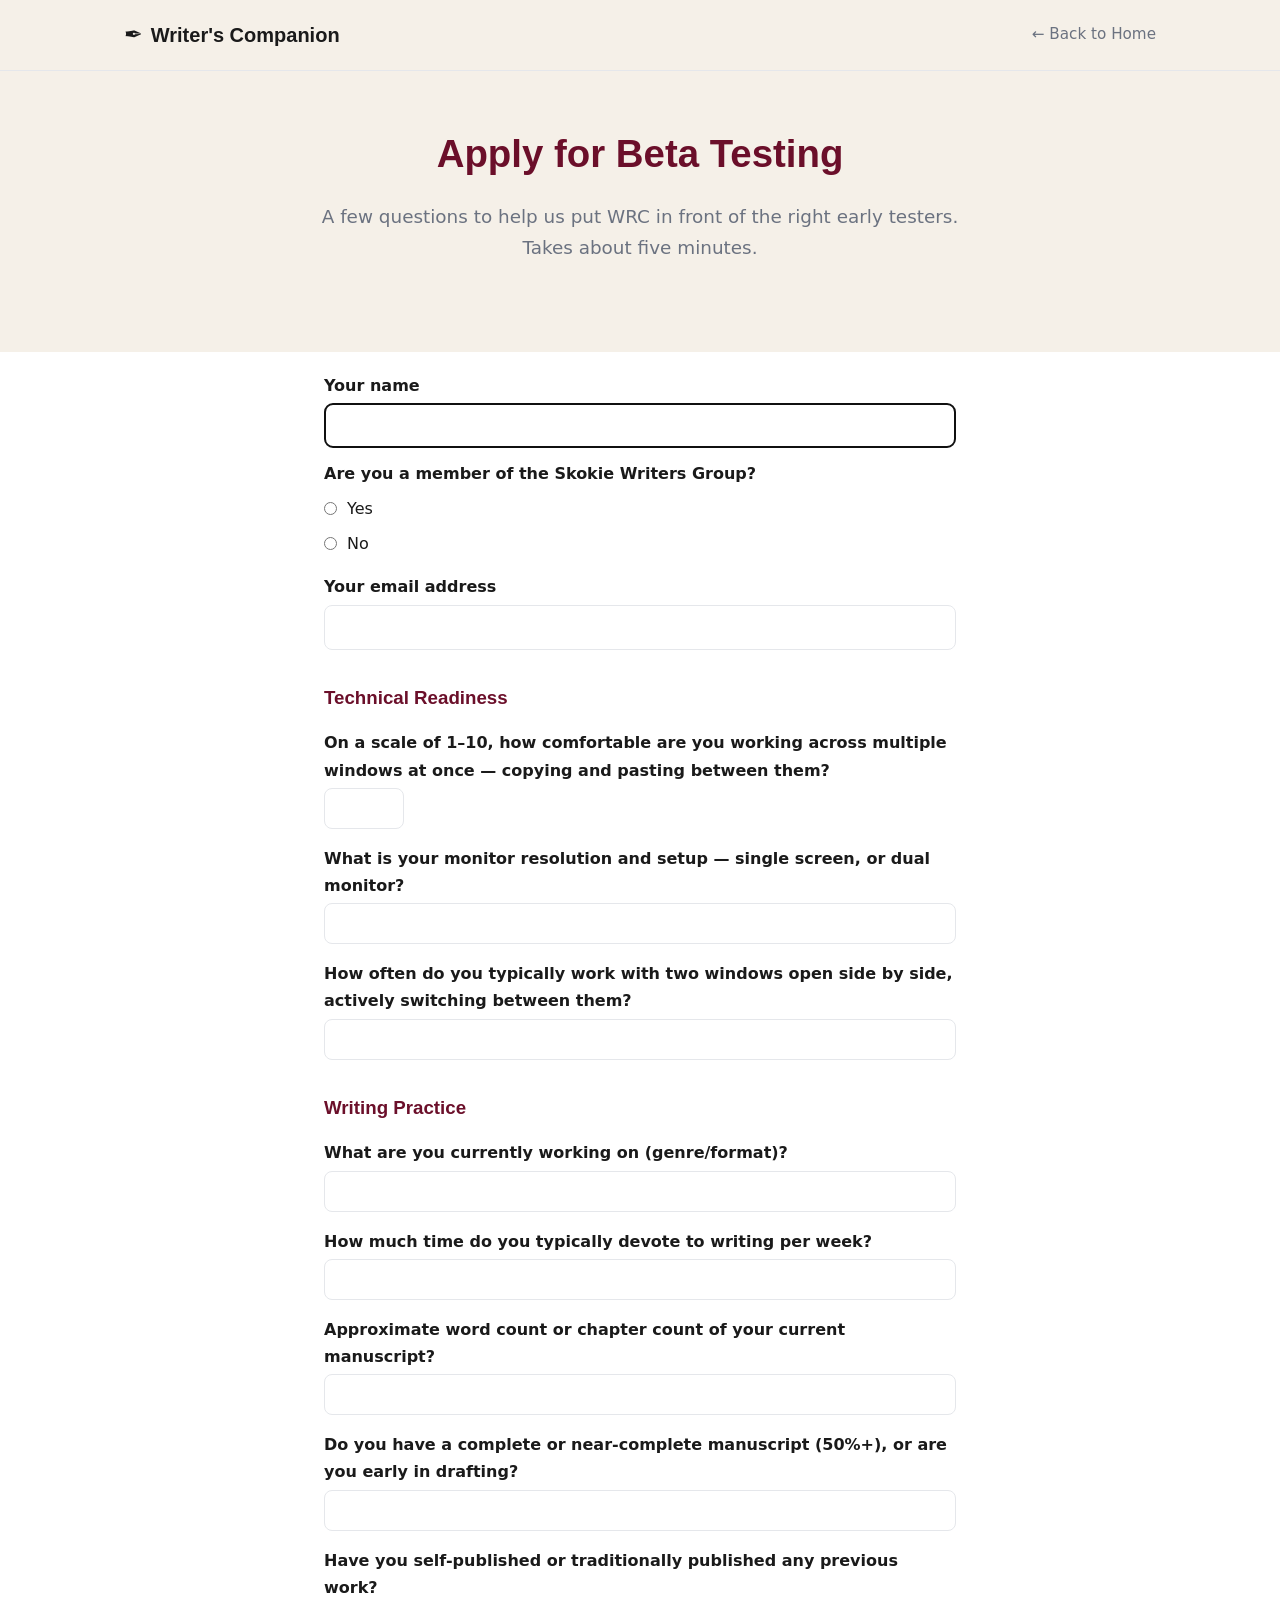
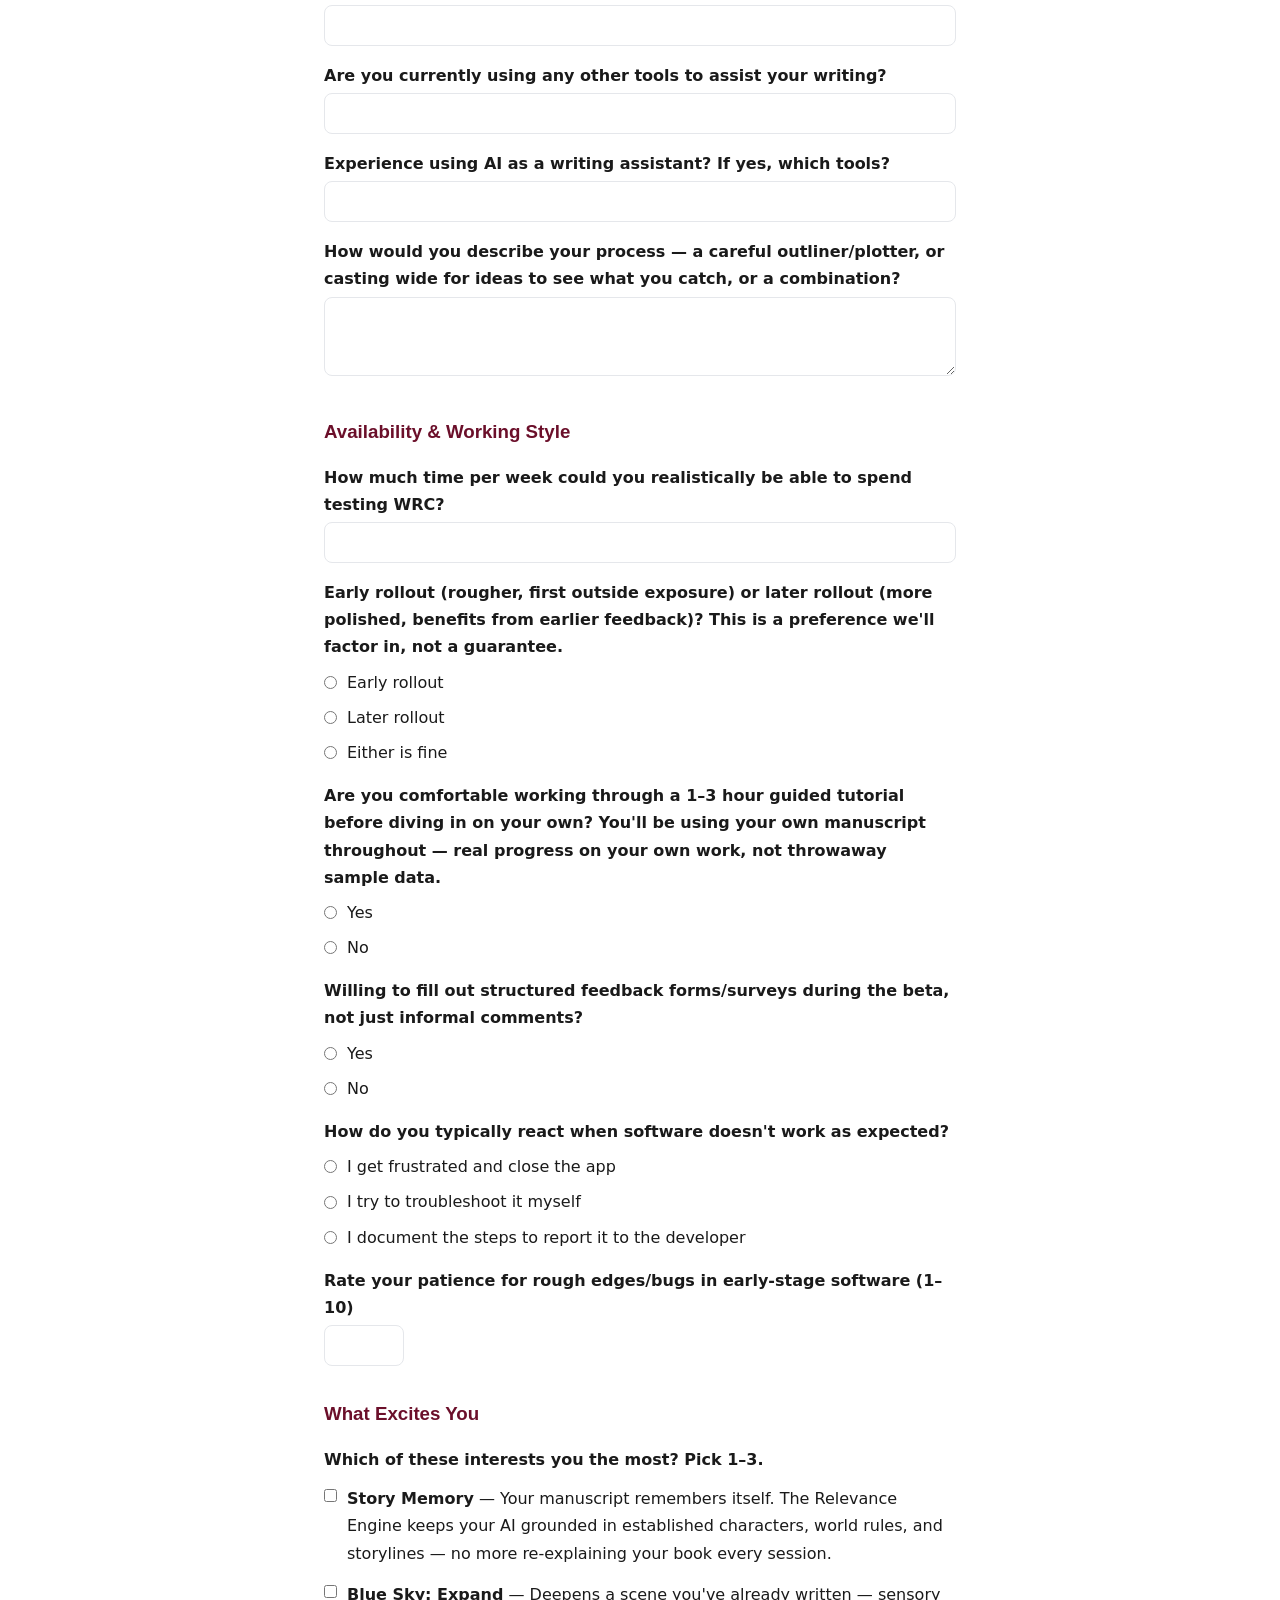
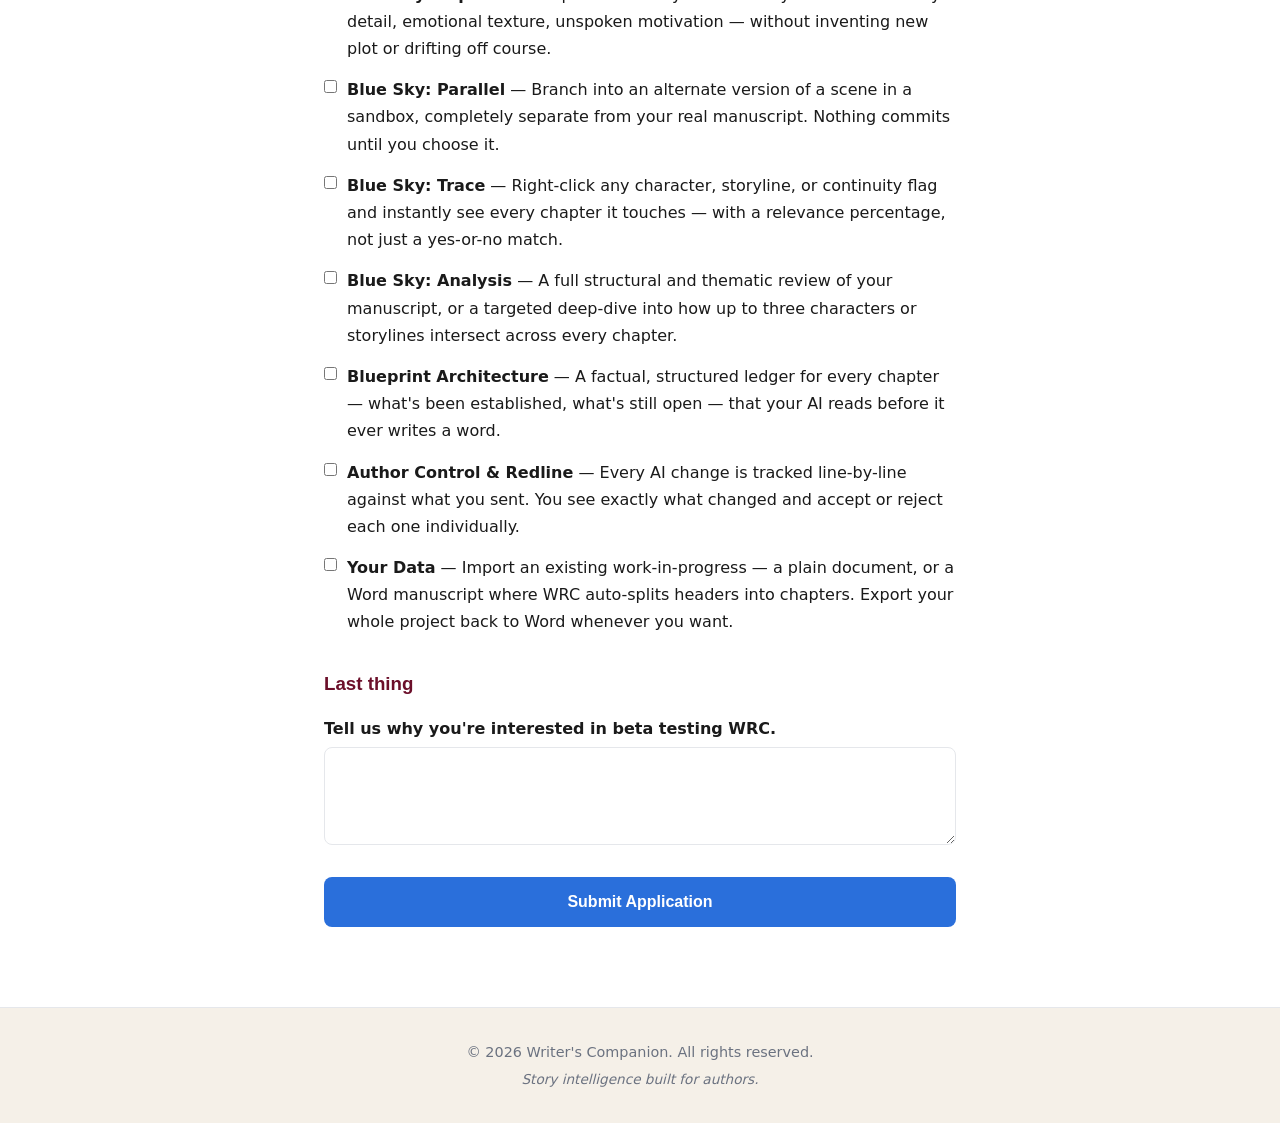
==== beta.html @ 91d401dd "Update form action URL for beta application" ====
<!DOCTYPE html>
<html lang="en">
<head>
  <meta charset="UTF-8">
  <meta name="viewport" content="width=device-width, initial-scale=1.0">
  <title>Apply for Beta Testing — Writer's Companion</title>
  <meta name="description" content="Apply to beta test Writer's Companion (WRC).">
  <link rel="stylesheet" href="css/style.css">
  <link rel="icon" href="data:image/svg+xml,<svg xmlns='http://www.w3.org/2000/svg' viewBox='0 0 100 100'><text y='.9em' font-size='90'>✒️</text></svg>">
</head>

<body>

  <header class="site-header">
    <div class="container header-inner">
      <a href="/" class="logo" aria-label="Writer's Companion home">
        <span class="logo-icon">✒️</span>
        <span class="logo-text">Writer's Companion</span>
      </a>
      <a href="index.html" style="font-size: 0.95rem; color: var(--color-text-muted);">← Back to Home</a>
    </div>
  </header>

  <section class="hero" style="padding: 60px 0 40px;">
    <div class="container">
      <h1 style="font-size: clamp(1.6rem, 4vw, 2.4rem);">Apply for Beta Testing</h1>
      <p class="hero-subtitle" style="max-width: 640px;">
        A few questions to help us put WRC in front of the right early testers. Takes about five minutes.
      </p>
    </div>
  </section>

  <section class="features" style="padding: 20px 0 80px;">
    <div class="container" style="max-width: 680px;">

      <form action="https://formspree.io/f/xvkoazvp" method="POST" autocomplete="off">

        <input type="hidden" name="_subject" value="WRC Beta Application">

        <!-- ============================================================
             ABOUT YOU
        ============================================================ -->
        <div style="margin-bottom: 12px;">
          <label style="display:block; font-weight:600; margin-bottom:4px;">Your name</label>
          <input type="text" name="applicant_name" required autofocus autocomplete="off" style="width:100%; padding:12px 14px; border:1px solid var(--color-border); border-radius:var(--radius); font-family:inherit; font-size:1rem;">
        </div>

        <div style="margin-bottom: 16px;">
          <p style="font-weight:600; margin-bottom:8px;">Are you a member of the Skokie Writers Group?</p>
          <div role="radiogroup" style="display:flex; flex-direction:column; gap:8px;">
            <label style="display:flex; gap:10px; align-items:center; cursor:pointer;">
              <input type="radio" name="skokie_member" value="yes" required autocomplete="off"> <span>Yes</span>
            </label>
            <label style="display:flex; gap:10px; align-items:center; cursor:pointer;">
              <input type="radio" name="skokie_member" value="no" autocomplete="off"> <span>No</span>
            </label>
          </div>
        </div>

        <div style="margin-bottom: 12px;">
          <label style="display:block; font-weight:600; margin-bottom:4px;">Your email address</label>
          <input type="email" name="email" required style="width:100%; padding:12px 14px; border:1px solid var(--color-border); border-radius:var(--radius); font-family:inherit; font-size:1rem;">
        </div>

        <!-- ============================================================
             TECHNICAL READINESS
        ============================================================ -->
        <h3 style="font-family: var(--font-display); color: var(--color-burgundy); margin: 32px 0 16px;">Technical Readiness</h3>

        <div style="margin-bottom: 16px;">
          <label style="display:block; font-weight:600; margin-bottom:4px;">On a scale of 1–10, how comfortable are you working across multiple windows at once — copying and pasting between them?</label>
          <input type="number" name="multiwindow_comfort" min="1" max="10" required autocomplete="off" style="width:80px; padding:10px; border:1px solid var(--color-border); border-radius:var(--radius); font-family:inherit; font-size:1rem;">
        </div>

        <div style="margin-bottom: 16px;">
          <label style="display:block; font-weight:600; margin-bottom:4px;">What is your monitor resolution and setup — single screen, or dual monitor?</label>
          <input type="text" name="monitor_setup" required autocomplete="off" style="width:100%; padding:10px 12px; border:1px solid var(--color-border); border-radius:var(--radius); font-family:inherit; font-size:1rem;">
        </div>

        <div style="margin-bottom: 16px;">
          <label style="display:block; font-weight:600; margin-bottom:4px;">How often do you typically work with two windows open side by side, actively switching between them?</label>
          <input type="text" name="multiwindow_frequency" required autocomplete="off" style="width:100%; padding:10px 12px; border:1px solid var(--color-border); border-radius:var(--radius); font-family:inherit; font-size:1rem;">
        </div>

        <!-- ============================================================
             WRITING PRACTICE
        ============================================================ -->
        <h3 style="font-family: var(--font-display); color: var(--color-burgundy); margin: 32px 0 16px;">Writing Practice</h3>

        <div style="margin-bottom: 16px;">
          <label style="display:block; font-weight:600; margin-bottom:4px;">What are you currently working on (genre/format)?</label>
          <input type="text" name="project_genre" required autocomplete="off" style="width:100%; padding:10px 12px; border:1px solid var(--color-border); border-radius:var(--radius); font-family:inherit; font-size:1rem;">
        </div>

        <div style="margin-bottom: 16px;">
          <label style="display:block; font-weight:600; margin-bottom:4px;">How much time do you typically devote to writing per week?</label>
          <input type="text" name="writing_time_weekly" required autocomplete="off" style="width:100%; padding:10px 12px; border:1px solid var(--color-border); border-radius:var(--radius); font-family:inherit; font-size:1rem;">
        </div>

        <div style="margin-bottom: 16px;">
          <label style="display:block; font-weight:600; margin-bottom:4px;">Approximate word count or chapter count of your current manuscript?</label>
          <input type="text" name="manuscript_size" required autocomplete="off" style="width:100%; padding:10px 12px; border:1px solid var(--color-border); border-radius:var(--radius); font-family:inherit; font-size:1rem;">
        </div>

        <div style="margin-bottom: 16px;">
          <label style="display:block; font-weight:600; margin-bottom:4px;">Do you have a complete or near-complete manuscript (50%+), or are you early in drafting?</label>
          <input type="text" name="manuscript_completeness" required autocomplete="off" style="width:100%; padding:10px 12px; border:1px solid var(--color-border); border-radius:var(--radius); font-family:inherit; font-size:1rem;">
        </div>

        <div style="margin-bottom: 16px;">
          <label style="display:block; font-weight:600; margin-bottom:4px;">Have you self-published or traditionally published any previous work?</label>
          <input type="text" name="publishing_history" autocomplete="off" style="width:100%; padding:10px 12px; border:1px solid var(--color-border); border-radius:var(--radius); font-family:inherit; font-size:1rem;">
        </div>

        <div style="margin-bottom: 16px;">
          <label style="display:block; font-weight:600; margin-bottom:4px;">Are you currently using any other tools to assist your writing?</label>
          <input type="text" name="writing_tools" autocomplete="off" style="width:100%; padding:10px 12px; border:1px solid var(--color-border); border-radius:var(--radius); font-family:inherit; font-size:1rem;">
        </div>

        <div style="margin-bottom: 16px;">
          <label style="display:block; font-weight:600; margin-bottom:4px;">Experience using AI as a writing assistant? If yes, which tools?</label>
          <input type="text" name="ai_experience" autocomplete="off" style="width:100%; padding:10px 12px; border:1px solid var(--color-border); border-radius:var(--radius); font-family:inherit; font-size:1rem;">
        </div>

        <div style="margin-bottom: 16px;">
          <label style="display:block; font-weight:600; margin-bottom:4px;">How would you describe your process — a careful outliner/plotter, or casting wide for ideas to see what you catch, or a combination?</label>
          <textarea name="writing_process" rows="3" autocomplete="off" style="width:100%; padding:10px 12px; border:1px solid var(--color-border); border-radius:var(--radius); font-family:inherit; font-size:1rem; resize:vertical;"></textarea>
        </div>

        <!-- ============================================================
             AVAILABILITY & WORKING STYLE
        ============================================================ -->
        <h3 style="font-family: var(--font-display); color: var(--color-burgundy); margin: 32px 0 16px;">Availability &amp; Working Style</h3>

        <div style="margin-bottom: 16px;">
          <label style="display:block; font-weight:600; margin-bottom:4px;">How much time per week could you realistically be able to spend testing WRC?</label>
          <input type="text" name="testing_time_weekly" required autocomplete="off" style="width:100%; padding:10px 12px; border:1px solid var(--color-border); border-radius:var(--radius); font-family:inherit; font-size:1rem;">
        </div>

        <div style="margin-bottom: 16px;">
          <p style="font-weight:600; margin-bottom:8px;">Early rollout (rougher, first outside exposure) or later rollout (more polished, benefits from earlier feedback)? This is a preference we'll factor in, not a guarantee.</p>
          <div role="radiogroup" style="display:flex; flex-direction:column; gap:8px;">
            <label style="display:flex; gap:10px; align-items:center; cursor:pointer;">
              <input type="radio" name="rollout_preference" value="early" required autocomplete="off"> <span>Early rollout</span>
            </label>
            <label style="display:flex; gap:10px; align-items:center; cursor:pointer;">
              <input type="radio" name="rollout_preference" value="later" autocomplete="off"> <span>Later rollout</span>
            </label>
            <label style="display:flex; gap:10px; align-items:center; cursor:pointer;">
              <input type="radio" name="rollout_preference" value="either" autocomplete="off"> <span>Either is fine</span>
            </label>
          </div>
        </div>

        <div style="margin-bottom: 16px;">
          <p style="font-weight:600; margin-bottom:8px;">Are you comfortable working through a 1–3 hour guided tutorial before diving in on your own? You'll be using your own manuscript throughout — real progress on your own work, not throwaway sample data.</p>
          <div role="radiogroup" style="display:flex; flex-direction:column; gap:8px;">
            <label style="display:flex; gap:10px; align-items:center; cursor:pointer;">
              <input type="radio" name="tutorial_comfort" value="yes" required autocomplete="off"> <span>Yes</span>
            </label>
            <label style="display:flex; gap:10px; align-items:center; cursor:pointer;">
              <input type="radio" name="tutorial_comfort" value="no" autocomplete="off"> <span>No</span>
            </label>
          </div>
        </div>

        <div style="margin-bottom: 16px;">
          <p style="font-weight:600; margin-bottom:8px;">Willing to fill out structured feedback forms/surveys during the beta, not just informal comments?</p>
          <div role="radiogroup" style="display:flex; flex-direction:column; gap:8px;">
            <label style="display:flex; gap:10px; align-items:center; cursor:pointer;">
              <input type="radio" name="feedback_willingness" value="yes" required autocomplete="off"> <span>Yes</span>
            </label>
            <label style="display:flex; gap:10px; align-items:center; cursor:pointer;">
              <input type="radio" name="feedback_willingness" value="no" autocomplete="off"> <span>No</span>
            </label>
          </div>
        </div>

        <div style="margin-bottom: 16px;">
          <p style="font-weight:600; margin-bottom:8px;">How do you typically react when software doesn't work as expected?</p>
          <div role="radiogroup" style="display:flex; flex-direction:column; gap:8px;">
            <label style="display:flex; gap:10px; align-items:center; cursor:pointer;">
              <input type="radio" name="bug_reaction" value="frustrated" required autocomplete="off"> <span>I get frustrated and close the app</span>
            </label>
            <label style="display:flex; gap:10px; align-items:center; cursor:pointer;">
              <input type="radio" name="bug_reaction" value="troubleshoot" autocomplete="off"> <span>I try to troubleshoot it myself</span>
            </label>
            <label style="display:flex; gap:10px; align-items:center; cursor:pointer;">
              <input type="radio" name="bug_reaction" value="document" autocomplete="off"> <span>I document the steps to report it to the developer</span>
            </label>
          </div>
        </div>

        <div style="margin-bottom: 16px;">
          <label style="display:block; font-weight:600; margin-bottom:4px;">Rate your patience for rough edges/bugs in early-stage software (1–10)</label>
          <input type="number" name="patience_scale" min="1" max="10" required autocomplete="off" style="width:80px; padding:10px; border:1px solid var(--color-border); border-radius:var(--radius); font-family:inherit; font-size:1rem;">
        </div>

        <!-- ============================================================
             WHAT EXCITES YOU
        ============================================================ -->
        <h3 style="font-family: var(--font-display); color: var(--color-burgundy); margin: 32px 0 16px;">What Excites You</h3>

        <div style="margin-bottom: 24px;">
          <p style="font-weight:600; margin-bottom:12px;">Which of these interests you the most? Pick 1–3.</p>
          <div style="display:flex; flex-direction:column; gap:14px;">
            <label style="display:flex; gap:10px; align-items:flex-start; cursor:pointer;">
              <input type="checkbox" name="feat_story_memory" value="yes" autocomplete="off" style="margin-top:4px;">
              <span><strong>Story Memory</strong> — Your manuscript remembers itself. The Relevance Engine keeps your AI grounded in established characters, world rules, and storylines — no more re-explaining your book every session.</span>
            </label>
            <label style="display:flex; gap:10px; align-items:flex-start; cursor:pointer;">
              <input type="checkbox" name="feat_expand" value="yes" autocomplete="off" style="margin-top:4px;">
              <span><strong>Blue Sky: Expand</strong> — Deepens a scene you've already written — sensory detail, emotional texture, unspoken motivation — without inventing new plot or drifting off course.</span>
            </label>
            <label style="display:flex; gap:10px; align-items:flex-start; cursor:pointer;">
              <input type="checkbox" name="feat_parallel" value="yes" autocomplete="off" style="margin-top:4px;">
              <span><strong>Blue Sky: Parallel</strong> — Branch into an alternate version of a scene in a sandbox, completely separate from your real manuscript. Nothing commits until you choose it.</span>
            </label>
            <label style="display:flex; gap:10px; align-items:flex-start; cursor:pointer;">
              <input type="checkbox" name="feat_trace" value="yes" autocomplete="off" style="margin-top:4px;">
              <span><strong>Blue Sky: Trace</strong> — Right-click any character, storyline, or continuity flag and instantly see every chapter it touches — with a relevance percentage, not just a yes-or-no match.</span>
            </label>
            <label style="display:flex; gap:10px; align-items:flex-start; cursor:pointer;">
              <input type="checkbox" name="feat_analysis" value="yes" autocomplete="off" style="margin-top:4px;">
              <span><strong>Blue Sky: Analysis</strong> — A full structural and thematic review of your manuscript, or a targeted deep-dive into how up to three characters or storylines intersect across every chapter.</span>
            </label>
            <label style="display:flex; gap:10px; align-items:flex-start; cursor:pointer;">
              <input type="checkbox" name="feat_blueprint" value="yes" autocomplete="off" style="margin-top:4px;">
              <span><strong>Blueprint Architecture</strong> — A factual, structured ledger for every chapter — what's been established, what's still open — that your AI reads before it ever writes a word.</span>
            </label>
            <label style="display:flex; gap:10px; align-items:flex-start; cursor:pointer;">
              <input type="checkbox" name="feat_author_control" value="yes" autocomplete="off" style="margin-top:4px;">
              <span><strong>Author Control &amp; Redline</strong> — Every AI change is tracked line-by-line against what you sent. You see exactly what changed and accept or reject each one individually.</span>
            </label>
            <label style="display:flex; gap:10px; align-items:flex-start; cursor:pointer;">
              <input type="checkbox" name="feat_your_data" value="yes" autocomplete="off" style="margin-top:4px;">
              <span><strong>Your Data</strong> — Import an existing work-in-progress — a plain document, or a Word manuscript where WRC auto-splits headers into chapters. Export your whole project back to Word whenever you want.</span>
            </label>
          </div>
        </div>

        <!-- ============================================================
             THE CLOSER
        ============================================================ -->
        <h3 style="font-family: var(--font-display); color: var(--color-burgundy); margin: 32px 0 16px;">Last thing</h3>
        <div style="margin-bottom: 24px;">
          <label style="display:block; font-weight:600; margin-bottom:4px;">Tell us why you're interested in beta testing WRC.</label>
          <textarea name="interest_reason" rows="4" required autocomplete="off" style="width:100%; padding:10px 12px; border:1px solid var(--color-border); border-radius:var(--radius); font-family:inherit; font-size:1rem; resize:vertical;"></textarea>
        </div>

        <button type="submit" class="btn btn-primary" style="width:100%;">Submit Application</button>

      </form>

    </div>
  </section>

  <footer class="site-footer">
    <div class="container footer-inner">
      <p class="copyright">&copy; 2026 Writer's Companion. All rights reserved.</p>
      <p class="tagline">Story intelligence built for authors.</p>
    </div>
  </footer>

</body>
</html>
---- css/style.css ----
/* ============================================================
   Writer's Companion — Base Stylesheet
   Design tokens + mobile-first layout
   ============================================================ */

:root {
  --color-bg:          #F5F0E8;
  --color-bg-card:     #FFFFFF;
  --color-bg-dark:     #1A1A2E;
  --color-text:        #1A1A1A;
  --color-text-muted:  #6B7280;
  --color-text-light:  #D1D5DB;
  --color-accent:      #2A6FDB;
  --color-accent-hover:#1E56B0;
  --color-highlight:   #DCEBFF;
  --color-border:      #E5E7EB;
  --color-burgundy:    #6B0F2A;
  --font-display:      'Arial', 'Segoe UI', system-ui, -apple-system, sans-serif;
  --font-body:         'Segoe UI', system-ui, -apple-system, sans-serif;
  --max-width:         1080px;
  --radius:            8px;
  --shadow-card:       0 2px 8px rgba(0,0,0,0.06);
}

*, *::before, *::after { box-sizing: border-box; margin: 0; padding: 0; }
html { scroll-behavior: smooth; }

body {
  font-family: var(--font-body);
  color: var(--color-text);
  background: var(--color-bg);
  line-height: 1.7;
  -webkit-font-smoothing: antialiased;
}

img { max-width: 100%; display: block; }
a   { color: var(--color-accent); text-decoration: none; }
a:hover { color: var(--color-accent-hover); }

.container {
  width: 100%;
  max-width: var(--max-width);
  margin: 0 auto;
  padding: 0 24px;
}

/* ============================================================
   HEADER
============================================================ */
.site-header {
  position: sticky;
  top: 0;
  z-index: 100;
  background: rgba(245,240,232,0.95);
  backdrop-filter: blur(8px);
  border-bottom: 1px solid var(--color-border);
  padding: 16px 0;
}

.header-inner {
  display: flex;
  align-items: center;
  justify-content: space-between;
}

.logo {
  display: flex;
  align-items: center;
  gap: 8px;
  font-family: var(--font-display);
  font-size: 1.25rem;
  font-weight: 700;
  color: var(--color-text);
}
.logo:hover { color: var(--color-accent); }
.logo-icon  { font-size: 1.4rem; }

.main-nav { display: flex; gap: 28px; }
.main-nav a {
  font-size: 0.95rem;
  color: var(--color-text-muted);
  transition: color 0.2s;
}
.main-nav a:hover { color: var(--color-accent); }

/* ============================================================
   HERO
============================================================ */
.hero {
  padding: 80px 0 60px;
  text-align: center;
}

.hero h1 {
  font-family: var(--font-display);
  font-size: clamp(2rem, 5vw, 3.2rem);
  color: var(--color-burgundy); 
  line-height: 1.2;
  margin-bottom: 24px;
}

.hero-subtitle {
  font-size: 1.15rem;
  color: var(--color-text-muted);
  max-width: 620px;
  margin: 0 auto 48px;
}

/* ============================================================
   PAIN BLOCK
============================================================ */
.pain-block {
  background: var(--color-highlight);
  border-left: 4px solid var(--color-accent);
  border-radius: 0 var(--radius) var(--radius) 0;
  padding: 48px 40px;
  margin: 0 auto 48px;
  max-width: 720px;
  text-align: left;
}

.pain-heading {
  font-family: var(--font-display);
  font-size: 1.6rem;
  color: var(--color-text);
  margin-bottom: 28px;
}

.pain-list {
  list-style: none;
  display: flex;
  flex-direction: column;
  gap: 16px;
  margin-bottom: 28px;
}

.pain-list li {
  border-left: 3px solid var(--color-accent);
  padding: 12px 18px;
  background: rgba(255,255,255,0.6);
  border-radius: 0 var(--radius) var(--radius) 0;
}

.pain-quote {
  font-size: 1rem;
  color: var(--color-text-muted);
  font-style: italic;
  line-height: 1.6;
}

.pain-close {
  font-size: 1.05rem;
  font-weight: 600;
  color: var(--color-accent);
}

/* ============================================================
   BUTTONS
============================================================ */
.hero-actions {
  display: flex;
  gap: 16px;
  justify-content: center;
  flex-wrap: wrap;
  margin-bottom: 48px;
}

.btn {
  display: inline-block;
  padding: 14px 32px;
  border-radius: var(--radius);
  font-size: 1rem;
  font-weight: 600;
  transition: all 0.2s;
  cursor: pointer;
  border: 2px solid transparent;
  text-decoration: none;
}

.btn-primary {
  background: var(--color-accent);
  color: #fff;
}
.btn-primary:hover {
  background: var(--color-accent-hover);
  color: #fff;
}

.btn-secondary {
  background: transparent;
  color: var(--color-accent);
  border-color: var(--color-accent);
}
.btn-secondary:hover {
  background: var(--color-highlight);
  color: var(--color-accent-hover);
}

/* ============================================================
   SURVEY SECTION
============================================================ */
.survey-section {
  padding: 60px 0;
  background: var(--color-bg);
  text-align: center;
}

.survey-block {
  max-width: 600px;
  margin: 0 auto;
  background: var(--color-bg-card);
  border: 1px solid var(--color-border);
  border-radius: var(--radius);
  padding: 32px 36px;
  text-align: left;
  box-shadow: var(--shadow-card);
}

.survey-heading {
  font-family: var(--font-display);
  font-size: 1.15rem;
  font-weight: 700;
  margin-bottom: 4px;
  color: var(--color-text);
}

.survey-sub {
  font-size: 0.9rem;
  color: var(--color-text-muted);
  margin-bottom: 20px;
}

.survey-options {
  display: flex;
  flex-direction: column;
  gap: 14px;
}

.survey-item {
  display: flex;
  flex-direction: column;
  gap: 4px;
  cursor: pointer;
}

.survey-item input[type="checkbox"] {
  display: none;
}

.survey-label {
  display: flex;
  align-items: center;
  gap: 10px;
  font-size: 0.98rem;
  color: var(--color-text);
  padding: 10px 14px;
  border: 1px solid var(--color-border);
  border-radius: var(--radius);
  transition: all 0.2s;
  cursor: pointer;
}

.survey-label::before {
  content: '☐';
  font-size: 1.1rem;
  flex-shrink: 0;
  color: var(--color-text-muted);
  transition: all 0.2s;
}

.survey-item input:checked + .survey-label {
  background: var(--color-highlight);
  border-color: var(--color-accent);
  color: var(--color-accent);
}

.survey-item input:checked + .survey-label::before {
  content: '☑';
  color: var(--color-accent);
}

.survey-response {
  font-size: 0.88rem;
  font-style: italic;
  color: var(--color-accent);
  padding-left: 14px;
  max-height: 0;
  overflow: hidden;
  opacity: 0;
  transition: max-height 0.3s ease, opacity 0.3s ease;
}

.survey-response.visible {
  max-height: 40px;
  opacity: 1;
}

/* ============================================================
   FEATURES
============================================================ */
.features {
  padding: 80px 0;
  background: var(--color-bg-card);
}

.features h2 {
  font-family: var(--font-display);
  font-size: 2rem;
  color: var(--color-burgundy);
  text-align: center;
  margin-bottom: 48px;
}

.features-philosophy {
  max-width: 780px;
  margin: 0 auto 48px auto;
  font-size: 1.05rem;
  line-height: 1.8;
  color: var(--color-text-muted);
  text-align: center;
}

.features-philosophy strong {
  display: block;
  font-size: 1.1rem;
  color: var(--color-text);
  margin-top: 8px;
}

.features-grid {
  display: grid;
  grid-template-columns: repeat(auto-fit, minmax(280px, 1fr));
  gap: 28px;
}

.feature-card {
  background: var(--color-bg);
  border: 1px solid var(--color-border);
  border-radius: var(--radius);
  padding: 32px 24px;
  transition: box-shadow 0.2s, border-color 0.2s;
}
.feature-card:hover {
  border-color: var(--color-accent);
  box-shadow: var(--shadow-card);
}

.feature-icon { font-size: 2rem; margin-bottom: 16px; }

.feature-card h3 {
  font-family: var(--font-display);
  font-size: 1.15rem;
  margin-bottom: 8px;
}

.feature-card p {
  font-size: 0.95rem;
  color: var(--color-text-muted);
  line-height: 1.6;
}

/* ============================================================
   BETA TESTERS
============================================================ */
.beta {
  padding: 80px 0;
  background: var(--color-bg-dark);
  color: var(--color-text-light);
  text-align: center;
}

.beta-inner {
  max-width: 700px;
  margin: 0 auto;
}

.beta-badge {
  display: inline-block;
  background: var(--color-accent);
  color: #fff;
  font-size: 0.8rem;
  font-weight: 700;
  letter-spacing: 0.08em;
  text-transform: uppercase;
  padding: 4px 14px;
  border-radius: 40px;
  margin-bottom: 20px;
}

.beta h2 {
  font-family: var(--font-display);
  font-size: 2rem;
  color: #fff;
  margin-bottom: 20px;
}

.beta-lead {
  font-size: 1.05rem;
  color: var(--color-text-light);
  line-height: 1.8;
  margin-bottom: 40px;
}

.beta-perks {
  display: flex;
  flex-direction: column;
  gap: 20px;
  margin-bottom: 36px;
  text-align: left;
}

.beta-perk {
  display: flex;
  align-items: flex-start;
  gap: 16px;
  background: rgba(255,255,255,0.06);
  border: 1px solid rgba(255,255,255,0.1);
  border-radius: var(--radius);
  padding: 20px 24px;
}

.beta-perk-icon {
  font-size: 1.6rem;
  flex-shrink: 0;
  margin-top: 2px;
}

.beta-perk strong {
  display: block;
  font-size: 1rem;
  color: #fff;
  margin-bottom: 4px;
}

.beta-perk p {
  font-size: 0.93rem;
  color: var(--color-text-light);
  line-height: 1.6;
  margin: 0;
}

.beta-ask {
  font-size: 1rem;
  color: var(--color-text-light);
  font-style: italic;
  line-height: 1.7;
  margin-bottom: 32px;
  padding: 0 8px;
}

.beta .form-row {
  justify-content: center;
  margin: 0 auto 12px;
}

.beta .form-row input[type="email"] {
  background: rgba(255,255,255,0.1);
  border-color: rgba(255,255,255,0.2);
  color: #fff;
}

.beta .form-row input[type="email"]:focus {
  border-color: var(--color-accent);
  background: rgba(255,255,255,0.15);
}

.beta .form-row input[type="email"]::placeholder {
  color: rgba(255,255,255,0.45);
}

.beta-fine {
  font-size: 0.88rem;
  color: rgba(255,255,255,0.4);
  font-style: italic;
}

/* ============================================================
   ABOUT
============================================================ */
.about { padding: 80px 0; }

.about-content {
  max-width: 700px;
  margin: 0 auto;
  text-align: center;
}

.about h2 {
  font-family: var(--font-display);
  font-size: 2rem;
  text-align: center;
  color: var(--color-burgundy);
  margin-bottom: 32px;
}

.founder-quote {
  font-family: var(--font-display);
  font-size: 1.15rem;
  font-style: italic;
  color: var(--color-text-muted);
  line-height: 1.8;
  border-left: 4px solid var(--color-accent);
  padding: 20px 28px;
  background: var(--color-highlight);
  border-radius: 0 var(--radius) var(--radius) 0;
  text-align: left;
  margin-bottom: 16px;
}

.founder-attribution {
  font-size: 0.95rem;
  color: var(--color-text-muted);
  font-style: italic;
  text-align: right;
}

/* ============================================================
   CONTACT
============================================================ */
.contact {
  padding: 80px 0;
  background: var(--color-bg-card);
  text-align: center;
}

.contact h2 {
  font-family: var(--font-display);
  font-size: 2rem;
  color: var(--color-burgundy);  
  margin-bottom: 16px;
}

.contact > .container > p {
  font-size: 1.05rem;
  color: var(--color-text-muted);
  max-width: 560px;
  margin: 0 auto 32px;
}

.relevance-list {
  font-size: 1.05rem;
  color: var(--color-text-muted);
  max-width: 560px;
  margin: 0 auto 32px;
  text-align: left;
  padding-left: 20px;
}
.relevance-list li {
  margin-bottom: 10px;
}
.relevance-list li:last-child {
  margin-bottom: 0;
}

.form-row {
  display: flex;
  gap: 12px;
  justify-content: center;
  flex-wrap: wrap;
  margin: 32px auto;
  max-width: 560px;
}

.form-row input[type="email"] {
  flex: 1;
  min-width: 220px;
  padding: 14px 18px;
  font-size: 1rem;
  font-family: var(--font-body);
  border: 1px solid var(--color-border);
  border-radius: var(--radius);
  background: var(--color-bg);
  color: var(--color-text);
  outline: none;
  transition: border-color 0.2s, box-shadow 0.2s;
}

.form-row input[type="email"]:focus {
  border-color: var(--color-accent);
  box-shadow: 0 0 0 3px rgba(42,111,219,0.15);
}

.form-row input[type="email"]::placeholder {
  color: var(--color-text-muted);
}

.form-row .btn {
  white-space: nowrap;
}

.contact-fine {
  font-size: 0.9rem;
  color: var(--color-text-muted);
  font-style: italic;
  margin-top: 8px;
}

/* ============================================================
   FOOTER
============================================================ */
.site-footer {
  padding: 32px 0;
  border-top: 1px solid var(--color-border);
  text-align: center;
}

.footer-inner {
  display: flex;
  flex-direction: column;
  gap: 4px;
}

.copyright { font-size: 0.9rem; color: var(--color-text-muted); }
.tagline   { font-size: 0.85rem; color: var(--color-text-muted); font-style: italic; }

/* ============================================================
   RESPONSIVE
============================================================ */
@media (max-width: 640px) {
  .main-nav { gap: 16px; }
  .main-nav a { font-size: 0.85rem; }
  .hero { padding: 60px 0 40px; }
  .pain-block { padding: 32px 24px; }
  .survey-block { padding: 24px 20px; }
  .features, .about, .contact, .beta { padding: 56px 0; }
  .hero-actions { flex-direction: column; align-items: center; }
  .founder-quote { padding: 16px 20px; }
  .form-row { flex-direction: column; align-items: stretch; }
  .form-row input[type="email"] { min-width: unset; }
  .beta-perk { flex-direction: column; gap: 10px; }
}

/* ============================================================
   CINEMATIC VERSION — ADDITIONAL STYLES
   New classes only — nothing above this line is modified.
   Used exclusively by wrc-cinematic.html; the Classic page
   (wrc.html) does not reference any class below.
============================================================ */

.reveal {
  opacity: 1;
}
.reveal.js-ready {
  opacity: 0;
  transform: translateY(24px);
  transition: opacity 0.8s ease, transform 0.8s ease;
}
.reveal.visible {
  opacity: 1;
  transform: translateY(0);
}

@keyframes cinematicFadeIn {
  from { opacity: 0; transform: translateY(-12px); }
  to   { opacity: 1; transform: translateY(0); }
}
.cinematic-header {
  animation: cinematicFadeIn 1s ease;
}

.cinematic-hero {
  padding: 130px 0 100px;
}
.cinematic-hero h1 {
  position: relative;
  display: inline-block;
}
.cinematic-underline {
  display: block;
  width: 80px;
  height: 3px;
  background: var(--color-burgundy);
  margin: 24px auto 0;
}

.btn-secondary-burgundy {
  background: transparent;
  color: var(--color-burgundy);
  border: 2px solid var(--color-burgundy);
}
.btn-secondary-burgundy:hover {
  background: rgba(107, 15, 42, 0.08);
  color: var(--color-burgundy);
}

.cinematic-pain {
  display: grid;
  grid-template-columns: 180px 1fr;
  gap: 40px;
  align-items: center;
  max-width: 1000px;
  margin: 0 auto 48px;
  text-align: left;
}
.cinematic-pain-list li {
  list-style: none;
  border-left: 3px solid var(--color-burgundy);
  padding: 14px 20px;
  background: rgba(255,255,255,0.6);
  border-radius: 0 var(--radius) var(--radius) 0;
  margin-bottom: 16px;
  transition: box-shadow 0.2s;
}
.cinematic-pain-list li:hover {
  box-shadow: var(--shadow-card);
}

.cinematic-pillars {
  display: flex;
  flex-direction: column;
  gap: 56px;
  max-width: 800px;
  margin: 0 auto;
}
.cinematic-pillar {
  display: flex;
  align-items: center;
  gap: 32px;
}
.cinematic-pillar:nth-child(even) {
  flex-direction: row-reverse;
  text-align: right;
}
.cinematic-pillar-icon {
  font-size: 3rem;
  color: var(--color-burgundy);
  flex-shrink: 0;
}
.cinematic-pillar-accent {
  width: 48px;
  height: 3px;
  background: var(--color-burgundy);
  margin: 12px 0;
}
.cinematic-pillar:nth-child(even) .cinematic-pillar-accent {
  margin-left: auto;
}

.cinematic-catalyst-row {
  display: flex;
  gap: 28px;
  overflow-x: auto;
  padding-bottom: 12px;
  scroll-snap-type: x mandatory;
}
.cinematic-catalyst-row .feature-card {
  flex: 0 0 260px;
  scroll-snap-align: start;
  transition: transform 0.2s, box-shadow 0.2s;
}
.cinematic-catalyst-row .feature-card:hover {
  transform: translateY(-4px);
  box-shadow: var(--shadow-card);
}
@media (min-width: 720px) {
  .cinematic-catalyst-row {
    overflow-x: visible;
    justify-content: center;
    flex-wrap: wrap;
  }
  .cinematic-catalyst-row .feature-card {
    flex: 0 1 260px;
  }
}

.cinematic-closing {
  padding: 100px 0;
}

@media (max-width: 640px) {
  .cinematic-pillar,
  .cinematic-pillar:nth-child(even) {
    flex-direction: column;
    text-align: center;
  }
  .cinematic-pillar:nth-child(even) .cinematic-pillar-accent {
    margin: 12px auto;
  }
  .cinematic-pain {
    grid-template-columns: 1fr;
  }
}

/* ============================================================
   PILLAR MODALS
   Native <dialog> — Escape and the Close button work without any
   JS at all. js/modals.js only handles closing on backdrop click.
============================================================ */

.link-button {
  background: none;
  border: none;
  color: var(--color-accent);
  cursor: pointer;
  font-size: 0.95rem;
  padding: 0;
  font-family: inherit;
}
.link-button:hover {
  color: var(--color-accent-hover);
  text-decoration: underline;
}

.pillar-modal {
  position: fixed;
  top: 50%;
  left: 50%;
  transform: translate(-50%, -50%);
  max-width: 640px;
  width: 90%;
  max-height: 85vh;
  overflow-y: auto;
  border: none;
  border-radius: var(--radius);
  padding: 0;
  box-shadow: 0 12px 40px rgba(0,0,0,0.25);
}
.pillar-modal::backdrop {
  background: rgba(0,0,0,0.5);
}

.pillar-modal-inner {
  padding: 40px 36px 32px;
}

.pillar-modal-header {
  display: flex;
  align-items: center;
  gap: 16px;
  margin-bottom: 24px;
}
.pillar-modal-icon {
  font-size: 2.2rem;
  color: var(--color-burgundy);
}
.pillar-modal-title h3 {
  font-family: var(--font-display);
  font-size: 1.4rem;
  margin-bottom: 2px;
}
.pillar-modal-title span {
  font-size: 0.95rem;
  color: var(--color-text-muted);
  font-style: italic;
}

.pillar-modal-body p {
  color: var(--color-text-muted);
  line-height: 1.8;
  margin-bottom: 16px;
}
.pillar-modal-body p:last-of-type {
  margin-bottom: 0;
}

.pillar-modal-body ul {
  list-style: none;
  padding: 0;
  margin: 0 0 16px;
}
.pillar-modal-body ul li {
  position: relative;
  padding-left: 1.2em;
  margin-bottom: 8px;
  color: var(--color-text-muted);
  line-height: 1.8;
}
.pillar-modal-body ul li::before {
  content: "•";
  position: absolute;
  left: 0;
  color: var(--color-burgundy);
}
.pillar-modal-body ul li:last-child {
  margin-bottom: 0;
}

.pillar-modal-close-row {
  margin-top: 28px;
  padding-top: 20px;
  border-top: 1px solid var(--color-border);
  display: flex;
  justify-content: space-between;
  align-items: center;
}
.pillar-modal-hint {
  font-size: 0.88rem;
  color: var(--color-text-muted);
  font-style: italic;
}
.pillar-modal-close-btn {
  background: transparent;
  border: 1px solid var(--color-border);
  border-radius: var(--radius);
  padding: 8px 20px;
  cursor: pointer;
  font-size: 0.95rem;
  color: var(--color-text);
  font-family: inherit;
}
.pillar-modal-close-btn:hover {
  border-color: var(--color-accent);
  color: var(--color-accent);
}

@media (max-width: 640px) {
  .pillar-modal-inner {
    padding: 28px 22px 24px;
  }
}

body:has(dialog[open]) {
  overflow: hidden;
}

/* ============================================================
   REVIEW FLAGS — internal review markers only, not for public
   launch. Bright, unmissable styling so an open question can't
   be mistaken for finished copy while scanning the page.
============================================================ */
.review-flag {
  color: #D93025;
  font-weight: 700;
}
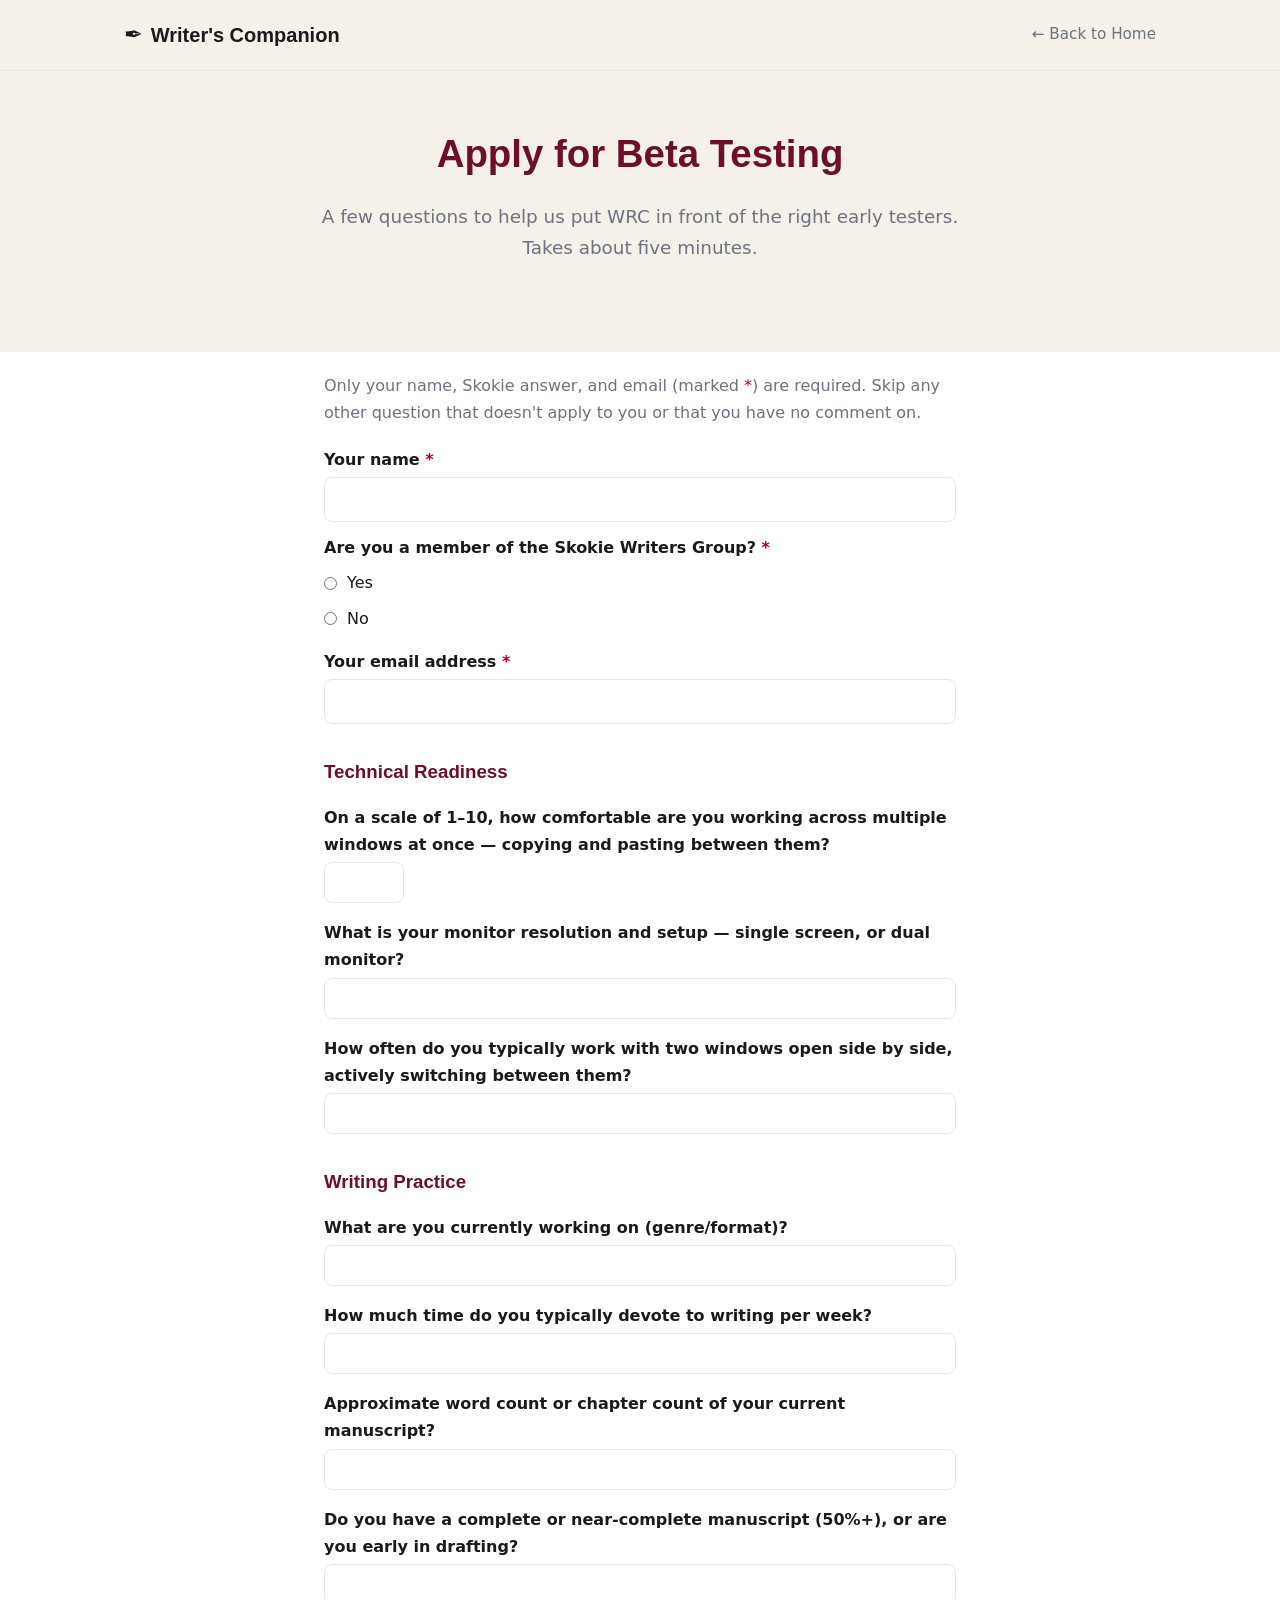
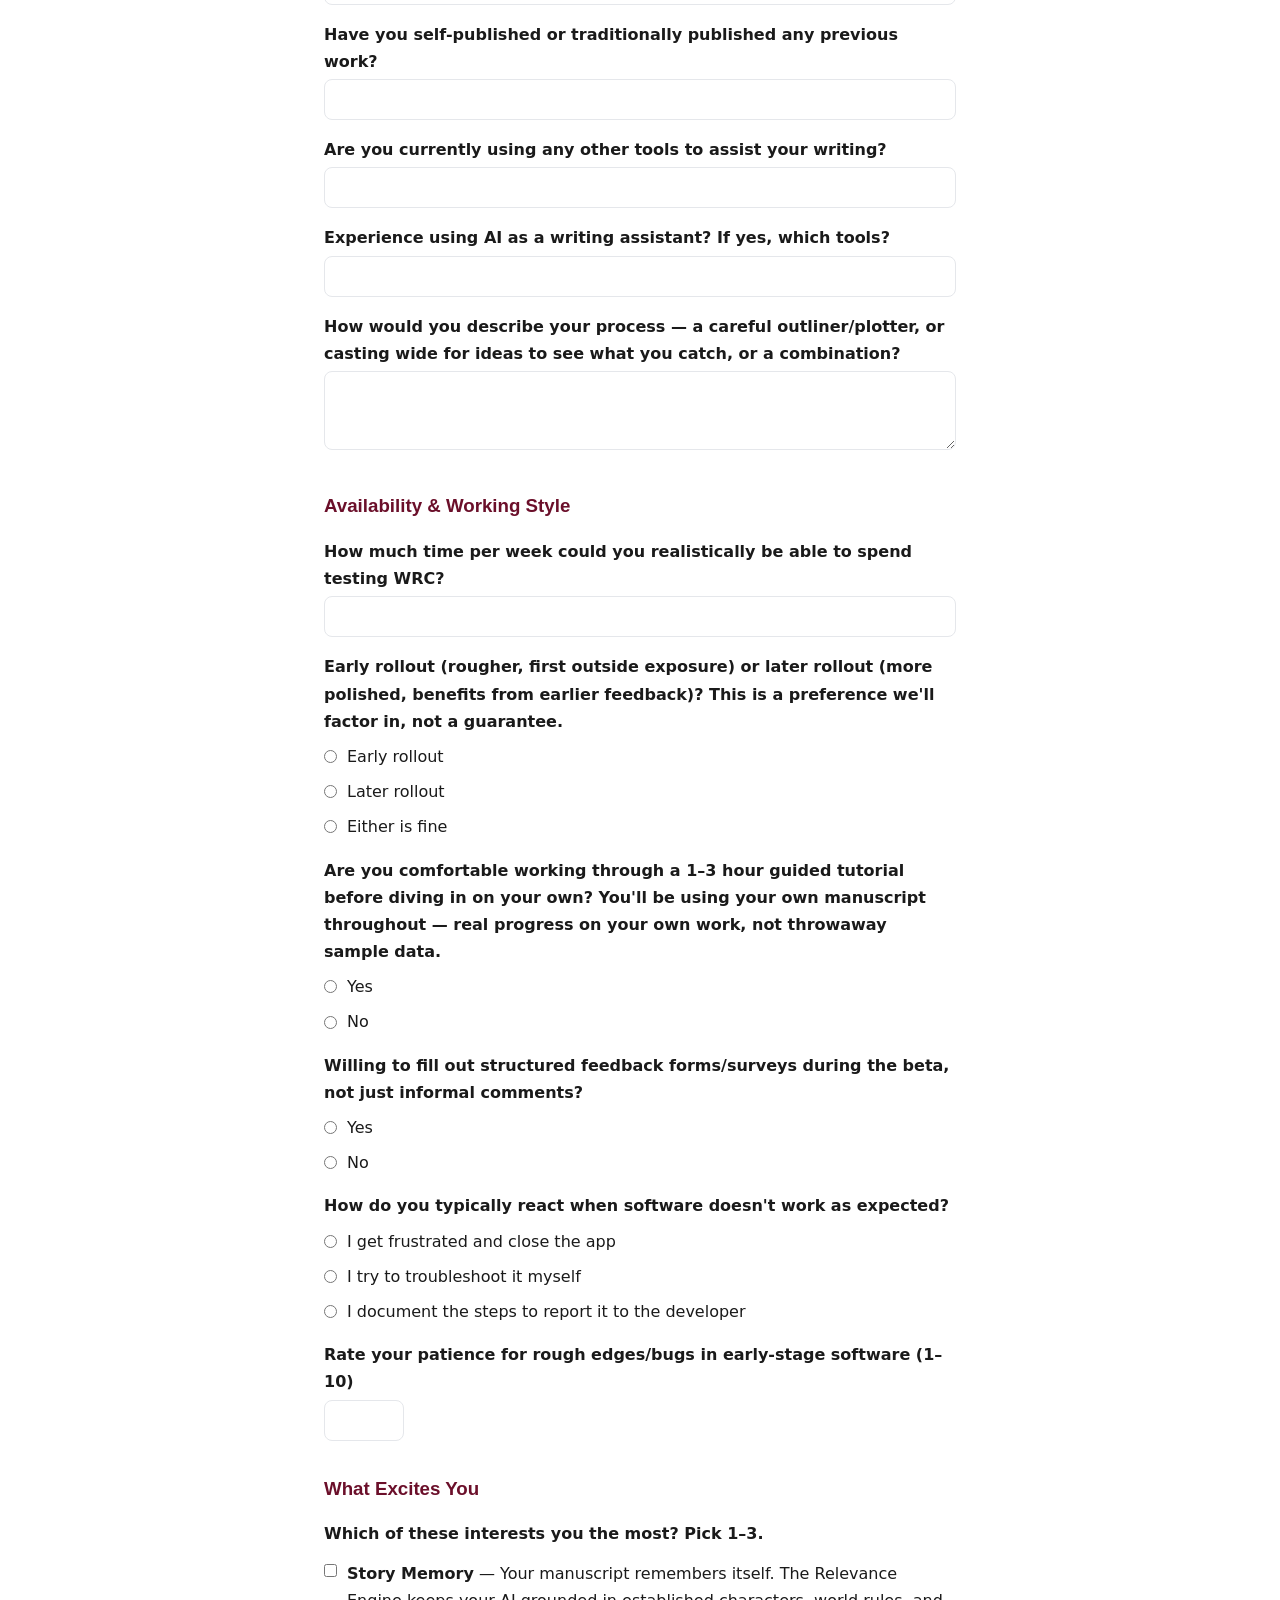
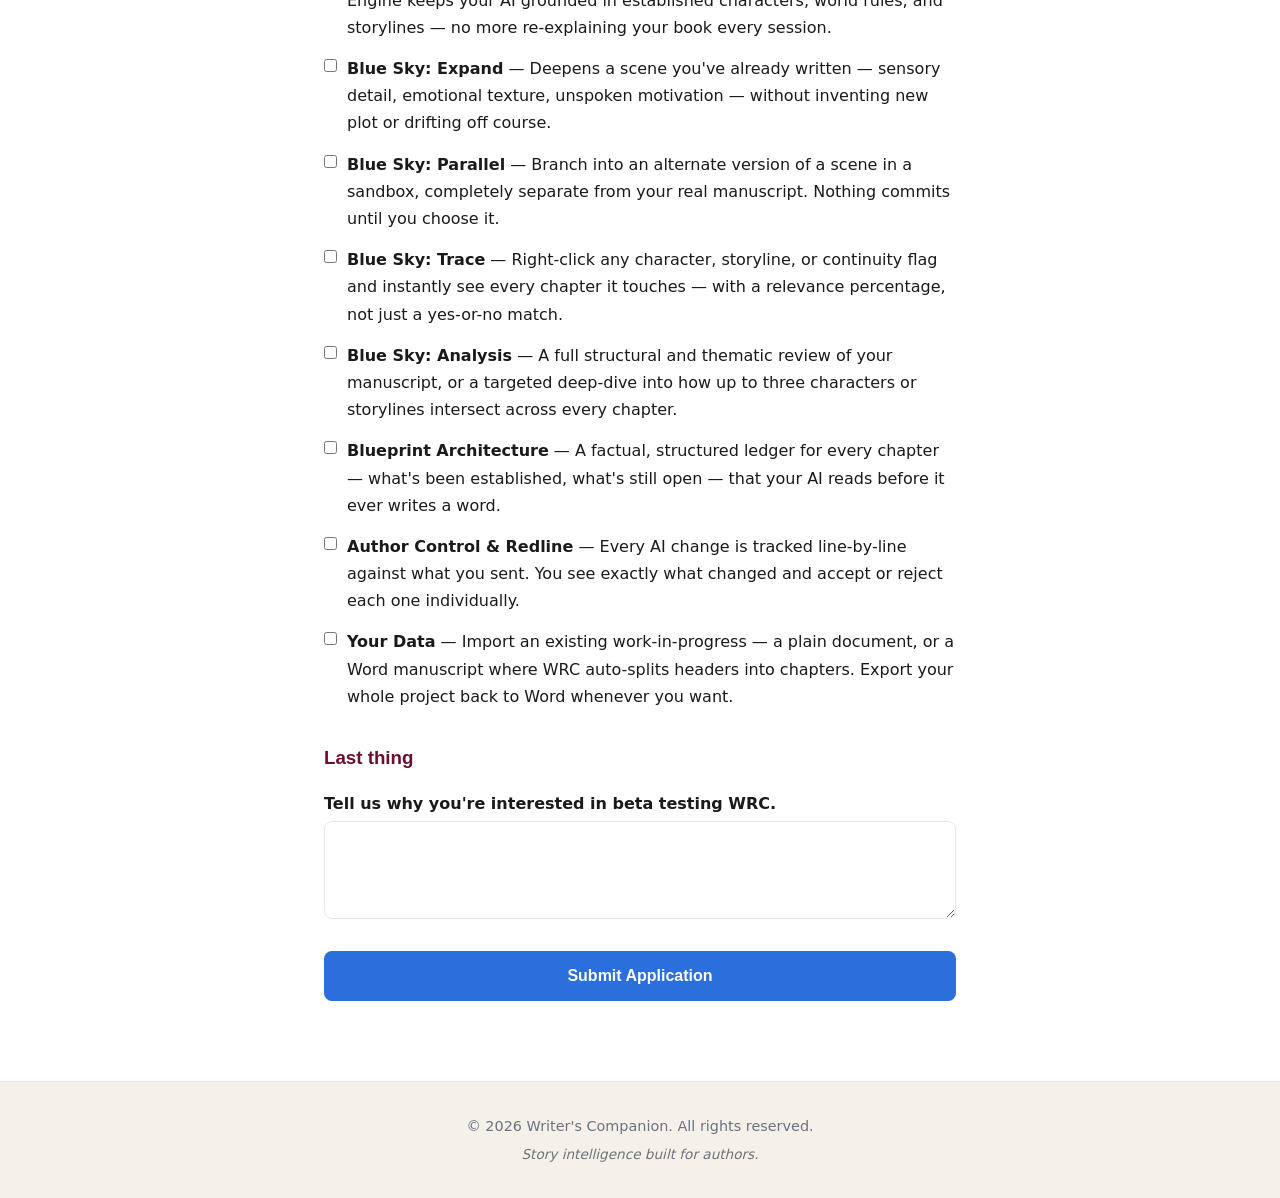
==== commit 8b695a38: "Enhance beta form with validation and error messages Added validation styles and error handling for " ====
--- a/beta.html
+++ b/beta.html
@@ -7,6 +7,17 @@
   <meta name="description" content="Apply to beta test Writer's Companion (WRC).">
   <link rel="stylesheet" href="css/style.css">
   <link rel="icon" href="data:image/svg+xml,<svg xmlns='http://www.w3.org/2000/svg' viewBox='0 0 100 100'><text y='.9em' font-size='90'>✒️</text></svg>">
+  <style>
+    .field-wrap { scroll-margin-top: 120px; }
+    .field-error { color: #b00020; font-size: 0.95rem; font-weight: 600; margin: 6px 0 0; }
+    .field-error:empty { display: none; }
+    .has-error input[type="text"],
+    .has-error input[type="email"],
+    .has-error input[type="number"] { border: 2px solid #b00020 !important; background: #fff5f5; }
+    .has-error .radio-group { outline: 2px solid #b00020; outline-offset: 6px; border-radius: 6px; }
+    .req { color: #b00020; }
+    .form-note { color: var(--color-text-muted); margin-bottom: 20px; }
+  </style>
 </head>
 
 <body>
@@ -33,21 +44,24 @@
   <section class="features" style="padding: 20px 0 80px;">
     <div class="container" style="max-width: 680px;">
 
-      <form action="https://formspree.io/f/xvkoazvp" method="POST" autocomplete="off">
+      <form id="beta-form" action="https://formspree.io/f/xvkoazvp" method="POST" autocomplete="off">
 
         <input type="hidden" name="_subject" value="WRC Beta Application">
 
+        <p class="form-note">Only your name, Skokie answer, and email (marked <span class="req">*</span>) are required. Skip any other question that doesn't apply to you or that you have no comment on.</p>
+
         <!-- ============================================================
              ABOUT YOU
         ============================================================ -->
-        <div style="margin-bottom: 12px;">
-          <label style="display:block; font-weight:600; margin-bottom:4px;">Your name</label>
-          <input type="text" name="applicant_name" required autofocus autocomplete="off" style="width:100%; padding:12px 14px; border:1px solid var(--color-border); border-radius:var(--radius); font-family:inherit; font-size:1rem;">
-        </div>
-
-        <div style="margin-bottom: 16px;">
-          <p style="font-weight:600; margin-bottom:8px;">Are you a member of the Skokie Writers Group?</p>
-          <div role="radiogroup" style="display:flex; flex-direction:column; gap:8px;">
+        <div class="field-wrap" data-field="applicant_name" style="margin-bottom: 12px;">
+          <label style="display:block; font-weight:600; margin-bottom:4px;">Your name <span class="req">*</span></label>
+          <input type="text" name="applicant_name" required autocomplete="off" style="width:100%; padding:12px 14px; border:1px solid var(--color-border); border-radius:var(--radius); font-family:inherit; font-size:1rem;">
+          <p class="field-error" role="alert"></p>
+        </div>
+
+        <div class="field-wrap" data-field="skokie_member" style="margin-bottom: 16px;">
+          <p style="font-weight:600; margin-bottom:8px;">Are you a member of the Skokie Writers Group? <span class="req">*</span></p>
+          <div class="radio-group" role="radiogroup" style="display:flex; flex-direction:column; gap:8px;">
             <label style="display:flex; gap:10px; align-items:center; cursor:pointer;">
               <input type="radio" name="skokie_member" value="yes" required autocomplete="off"> <span>Yes</span>
             </label>
@@ -55,11 +69,13 @@
               <input type="radio" name="skokie_member" value="no" autocomplete="off"> <span>No</span>
             </label>
           </div>
-        </div>
-
-        <div style="margin-bottom: 12px;">
-          <label style="display:block; font-weight:600; margin-bottom:4px;">Your email address</label>
+          <p class="field-error" role="alert"></p>
+        </div>
+
+        <div class="field-wrap" data-field="email" style="margin-bottom: 12px;">
+          <label style="display:block; font-weight:600; margin-bottom:4px;">Your email address <span class="req">*</span></label>
           <input type="email" name="email" required style="width:100%; padding:12px 14px; border:1px solid var(--color-border); border-radius:var(--radius); font-family:inherit; font-size:1rem;">
+          <p class="field-error" role="alert"></p>
         </div>
 
         <!-- ============================================================
@@ -67,19 +83,20 @@
         ============================================================ -->
         <h3 style="font-family: var(--font-display); color: var(--color-burgundy); margin: 32px 0 16px;">Technical Readiness</h3>
 
-        <div style="margin-bottom: 16px;">
+        <div class="field-wrap" data-field="multiwindow_comfort" style="margin-bottom: 16px;">
           <label style="display:block; font-weight:600; margin-bottom:4px;">On a scale of 1–10, how comfortable are you working across multiple windows at once — copying and pasting between them?</label>
-          <input type="number" name="multiwindow_comfort" min="1" max="10" required autocomplete="off" style="width:80px; padding:10px; border:1px solid var(--color-border); border-radius:var(--radius); font-family:inherit; font-size:1rem;">
+          <input type="number" name="multiwindow_comfort" min="1" max="10" autocomplete="off" style="width:80px; padding:10px; border:1px solid var(--color-border); border-radius:var(--radius); font-family:inherit; font-size:1rem;">
+          <p class="field-error" role="alert"></p>
         </div>
 
         <div style="margin-bottom: 16px;">
           <label style="display:block; font-weight:600; margin-bottom:4px;">What is your monitor resolution and setup — single screen, or dual monitor?</label>
-          <input type="text" name="monitor_setup" required autocomplete="off" style="width:100%; padding:10px 12px; border:1px solid var(--color-border); border-radius:var(--radius); font-family:inherit; font-size:1rem;">
+          <input type="text" name="monitor_setup" autocomplete="off" style="width:100%; padding:10px 12px; border:1px solid var(--color-border); border-radius:var(--radius); font-family:inherit; font-size:1rem;">
         </div>
 
         <div style="margin-bottom: 16px;">
           <label style="display:block; font-weight:600; margin-bottom:4px;">How often do you typically work with two windows open side by side, actively switching between them?</label>
-          <input type="text" name="multiwindow_frequency" required autocomplete="off" style="width:100%; padding:10px 12px; border:1px solid var(--color-border); border-radius:var(--radius); font-family:inherit; font-size:1rem;">
+          <input type="text" name="multiwindow_frequency" autocomplete="off" style="width:100%; padding:10px 12px; border:1px solid var(--color-border); border-radius:var(--radius); font-family:inherit; font-size:1rem;">
         </div>
 
         <!-- ============================================================
@@ -89,22 +106,22 @@
 
         <div style="margin-bottom: 16px;">
           <label style="display:block; font-weight:600; margin-bottom:4px;">What are you currently working on (genre/format)?</label>
-          <input type="text" name="project_genre" required autocomplete="off" style="width:100%; padding:10px 12px; border:1px solid var(--color-border); border-radius:var(--radius); font-family:inherit; font-size:1rem;">
+          <input type="text" name="project_genre" autocomplete="off" style="width:100%; padding:10px 12px; border:1px solid var(--color-border); border-radius:var(--radius); font-family:inherit; font-size:1rem;">
         </div>
 
         <div style="margin-bottom: 16px;">
           <label style="display:block; font-weight:600; margin-bottom:4px;">How much time do you typically devote to writing per week?</label>
-          <input type="text" name="writing_time_weekly" required autocomplete="off" style="width:100%; padding:10px 12px; border:1px solid var(--color-border); border-radius:var(--radius); font-family:inherit; font-size:1rem;">
+          <input type="text" name="writing_time_weekly" autocomplete="off" style="width:100%; padding:10px 12px; border:1px solid var(--color-border); border-radius:var(--radius); font-family:inherit; font-size:1rem;">
         </div>
 
         <div style="margin-bottom: 16px;">
           <label style="display:block; font-weight:600; margin-bottom:4px;">Approximate word count or chapter count of your current manuscript?</label>
-          <input type="text" name="manuscript_size" required autocomplete="off" style="width:100%; padding:10px 12px; border:1px solid var(--color-border); border-radius:var(--radius); font-family:inherit; font-size:1rem;">
+          <input type="text" name="manuscript_size" autocomplete="off" style="width:100%; padding:10px 12px; border:1px solid var(--color-border); border-radius:var(--radius); font-family:inherit; font-size:1rem;">
         </div>
 
         <div style="margin-bottom: 16px;">
           <label style="display:block; font-weight:600; margin-bottom:4px;">Do you have a complete or near-complete manuscript (50%+), or are you early in drafting?</label>
-          <input type="text" name="manuscript_completeness" required autocomplete="off" style="width:100%; padding:10px 12px; border:1px solid var(--color-border); border-radius:var(--radius); font-family:inherit; font-size:1rem;">
+          <input type="text" name="manuscript_completeness" autocomplete="off" style="width:100%; padding:10px 12px; border:1px solid var(--color-border); border-radius:var(--radius); font-family:inherit; font-size:1rem;">
         </div>
 
         <div style="margin-bottom: 16px;">
@@ -134,14 +151,14 @@
 
         <div style="margin-bottom: 16px;">
           <label style="display:block; font-weight:600; margin-bottom:4px;">How much time per week could you realistically be able to spend testing WRC?</label>
-          <input type="text" name="testing_time_weekly" required autocomplete="off" style="width:100%; padding:10px 12px; border:1px solid var(--color-border); border-radius:var(--radius); font-family:inherit; font-size:1rem;">
+          <input type="text" name="testing_time_weekly" autocomplete="off" style="width:100%; padding:10px 12px; border:1px solid var(--color-border); border-radius:var(--radius); font-family:inherit; font-size:1rem;">
         </div>
 
         <div style="margin-bottom: 16px;">
           <p style="font-weight:600; margin-bottom:8px;">Early rollout (rougher, first outside exposure) or later rollout (more polished, benefits from earlier feedback)? This is a preference we'll factor in, not a guarantee.</p>
           <div role="radiogroup" style="display:flex; flex-direction:column; gap:8px;">
             <label style="display:flex; gap:10px; align-items:center; cursor:pointer;">
-              <input type="radio" name="rollout_preference" value="early" required autocomplete="off"> <span>Early rollout</span>
+              <input type="radio" name="rollout_preference" value="early" autocomplete="off"> <span>Early rollout</span>
             </label>
             <label style="display:flex; gap:10px; align-items:center; cursor:pointer;">
               <input type="radio" name="rollout_preference" value="later" autocomplete="off"> <span>Later rollout</span>
@@ -156,7 +173,7 @@
           <p style="font-weight:600; margin-bottom:8px;">Are you comfortable working through a 1–3 hour guided tutorial before diving in on your own? You'll be using your own manuscript throughout — real progress on your own work, not throwaway sample data.</p>
           <div role="radiogroup" style="display:flex; flex-direction:column; gap:8px;">
             <label style="display:flex; gap:10px; align-items:center; cursor:pointer;">
-              <input type="radio" name="tutorial_comfort" value="yes" required autocomplete="off"> <span>Yes</span>
+              <input type="radio" name="tutorial_comfort" value="yes" autocomplete="off"> <span>Yes</span>
             </label>
             <label style="display:flex; gap:10px; align-items:center; cursor:pointer;">
               <input type="radio" name="tutorial_comfort" value="no" autocomplete="off"> <span>No</span>
@@ -168,7 +185,7 @@
           <p style="font-weight:600; margin-bottom:8px;">Willing to fill out structured feedback forms/surveys during the beta, not just informal comments?</p>
           <div role="radiogroup" style="display:flex; flex-direction:column; gap:8px;">
             <label style="display:flex; gap:10px; align-items:center; cursor:pointer;">
-              <input type="radio" name="feedback_willingness" value="yes" required autocomplete="off"> <span>Yes</span>
+              <input type="radio" name="feedback_willingness" value="yes" autocomplete="off"> <span>Yes</span>
             </label>
             <label style="display:flex; gap:10px; align-items:center; cursor:pointer;">
               <input type="radio" name="feedback_willingness" value="no" autocomplete="off"> <span>No</span>
@@ -180,7 +197,7 @@
           <p style="font-weight:600; margin-bottom:8px;">How do you typically react when software doesn't work as expected?</p>
           <div role="radiogroup" style="display:flex; flex-direction:column; gap:8px;">
             <label style="display:flex; gap:10px; align-items:center; cursor:pointer;">
-              <input type="radio" name="bug_reaction" value="frustrated" required autocomplete="off"> <span>I get frustrated and close the app</span>
+              <input type="radio" name="bug_reaction" value="frustrated" autocomplete="off"> <span>I get frustrated and close the app</span>
             </label>
             <label style="display:flex; gap:10px; align-items:center; cursor:pointer;">
               <input type="radio" name="bug_reaction" value="troubleshoot" autocomplete="off"> <span>I try to troubleshoot it myself</span>
@@ -191,9 +208,10 @@
           </div>
         </div>
 
-        <div style="margin-bottom: 16px;">
+        <div class="field-wrap" data-field="patience_scale" style="margin-bottom: 16px;">
           <label style="display:block; font-weight:600; margin-bottom:4px;">Rate your patience for rough edges/bugs in early-stage software (1–10)</label>
-          <input type="number" name="patience_scale" min="1" max="10" required autocomplete="off" style="width:80px; padding:10px; border:1px solid var(--color-border); border-radius:var(--radius); font-family:inherit; font-size:1rem;">
+          <input type="number" name="patience_scale" min="1" max="10" autocomplete="off" style="width:80px; padding:10px; border:1px solid var(--color-border); border-radius:var(--radius); font-family:inherit; font-size:1rem;">
+          <p class="field-error" role="alert"></p>
         </div>
 
         <!-- ============================================================
@@ -245,8 +263,10 @@
         <h3 style="font-family: var(--font-display); color: var(--color-burgundy); margin: 32px 0 16px;">Last thing</h3>
         <div style="margin-bottom: 24px;">
           <label style="display:block; font-weight:600; margin-bottom:4px;">Tell us why you're interested in beta testing WRC.</label>
-          <textarea name="interest_reason" rows="4" required autocomplete="off" style="width:100%; padding:10px 12px; border:1px solid var(--color-border); border-radius:var(--radius); font-family:inherit; font-size:1rem; resize:vertical;"></textarea>
-        </div>
+          <textarea name="interest_reason" rows="4" autocomplete="off" style="width:100%; padding:10px 12px; border:1px solid var(--color-border); border-radius:var(--radius); font-family:inherit; font-size:1rem; resize:vertical;"></textarea>
+        </div>
+
+        <p id="form-summary" class="field-error" role="alert" style="margin: 0 0 12px;"></p>
 
         <button type="submit" class="btn btn-primary" style="width:100%;">Submit Application</button>
 
@@ -262,5 +282,84 @@
     </div>
   </footer>
 
+  <script>
+    (function () {
+      var form = document.getElementById('beta-form');
+      if (!form) return;
+
+      // Take over validation so errors are shown next to each field and stay until fixed.
+      form.setAttribute('novalidate', '');
+
+      var summary = document.getElementById('form-summary');
+
+      // Order here is the order of the page, so the first problem found is the highest on the page.
+      var rules = [
+        { name: 'applicant_name',      kind: 'text',   required: true,  msg: 'Please enter your name.' },
+        { name: 'skokie_member',       kind: 'radio',  required: true,  msg: 'Please choose Yes or No.' },
+        { name: 'email',               kind: 'email',  required: true,  msg: 'Please enter a valid email address, such as name@example.com.' },
+        { name: 'multiwindow_comfort', kind: 'number', required: false, msg: 'Please enter a whole number from 1 to 10, or leave this blank.' },
+        { name: 'patience_scale',      kind: 'number', required: false, msg: 'Please enter a whole number from 1 to 10, or leave this blank.' }
+      ];
+
+      function wrapperFor(name) {
+        return form.querySelector('[data-field="' + name + '"]');
+      }
+
+      function isValid(rule) {
+        var field = form.elements[rule.name];
+        var value = String(field.value || '').trim();
+        if (rule.kind === 'radio') return value !== '';
+        if (value === '') return !rule.required;
+        if (rule.kind === 'email') return /^[^\s@]+@[^\s@]+\.[^\s@]+$/.test(value);
+        if (rule.kind === 'number') {
+          var n = Number(value);
+          return Number.isInteger(n) && n >= 1 && n <= 10;
+        }
+        return true;
+      }
+
+      function showError(rule, on) {
+        var wrap = wrapperFor(rule.name);
+        wrap.classList.toggle('has-error', on);
+        wrap.querySelector('.field-error').textContent = on ? rule.msg : '';
+      }
+
+      function refreshSummary() {
+        if (!form.querySelector('.has-error')) summary.textContent = '';
+      }
+
+      form.addEventListener('submit', function (event) {
+        var firstBad = null;
+        rules.forEach(function (rule) {
+          var ok = isValid(rule);
+          showError(rule, !ok);
+          if (!ok && !firstBad) firstBad = rule;
+        });
+
+        if (firstBad) {
+          event.preventDefault();
+          summary.textContent = 'Please fix the highlighted question(s) above, then submit again.';
+          wrapperFor(firstBad.name).scrollIntoView({ behavior: 'smooth', block: 'center' });
+          form.querySelector('[name="' + firstBad.name + '"]').focus({ preventScroll: true });
+        } else {
+          summary.textContent = '';
+        }
+      });
+
+      // Clear a field's highlight as soon as it is corrected; leave it highlighted until then.
+      rules.forEach(function (rule) {
+        var wrap = wrapperFor(rule.name);
+        function recheck() {
+          if (wrap.classList.contains('has-error') && isValid(rule)) {
+            showError(rule, false);
+            refreshSummary();
+          }
+        }
+        wrap.addEventListener('input', recheck);
+        wrap.addEventListener('change', recheck);
+      });
+    })();
+  </script>
+
 </body>
 </html>
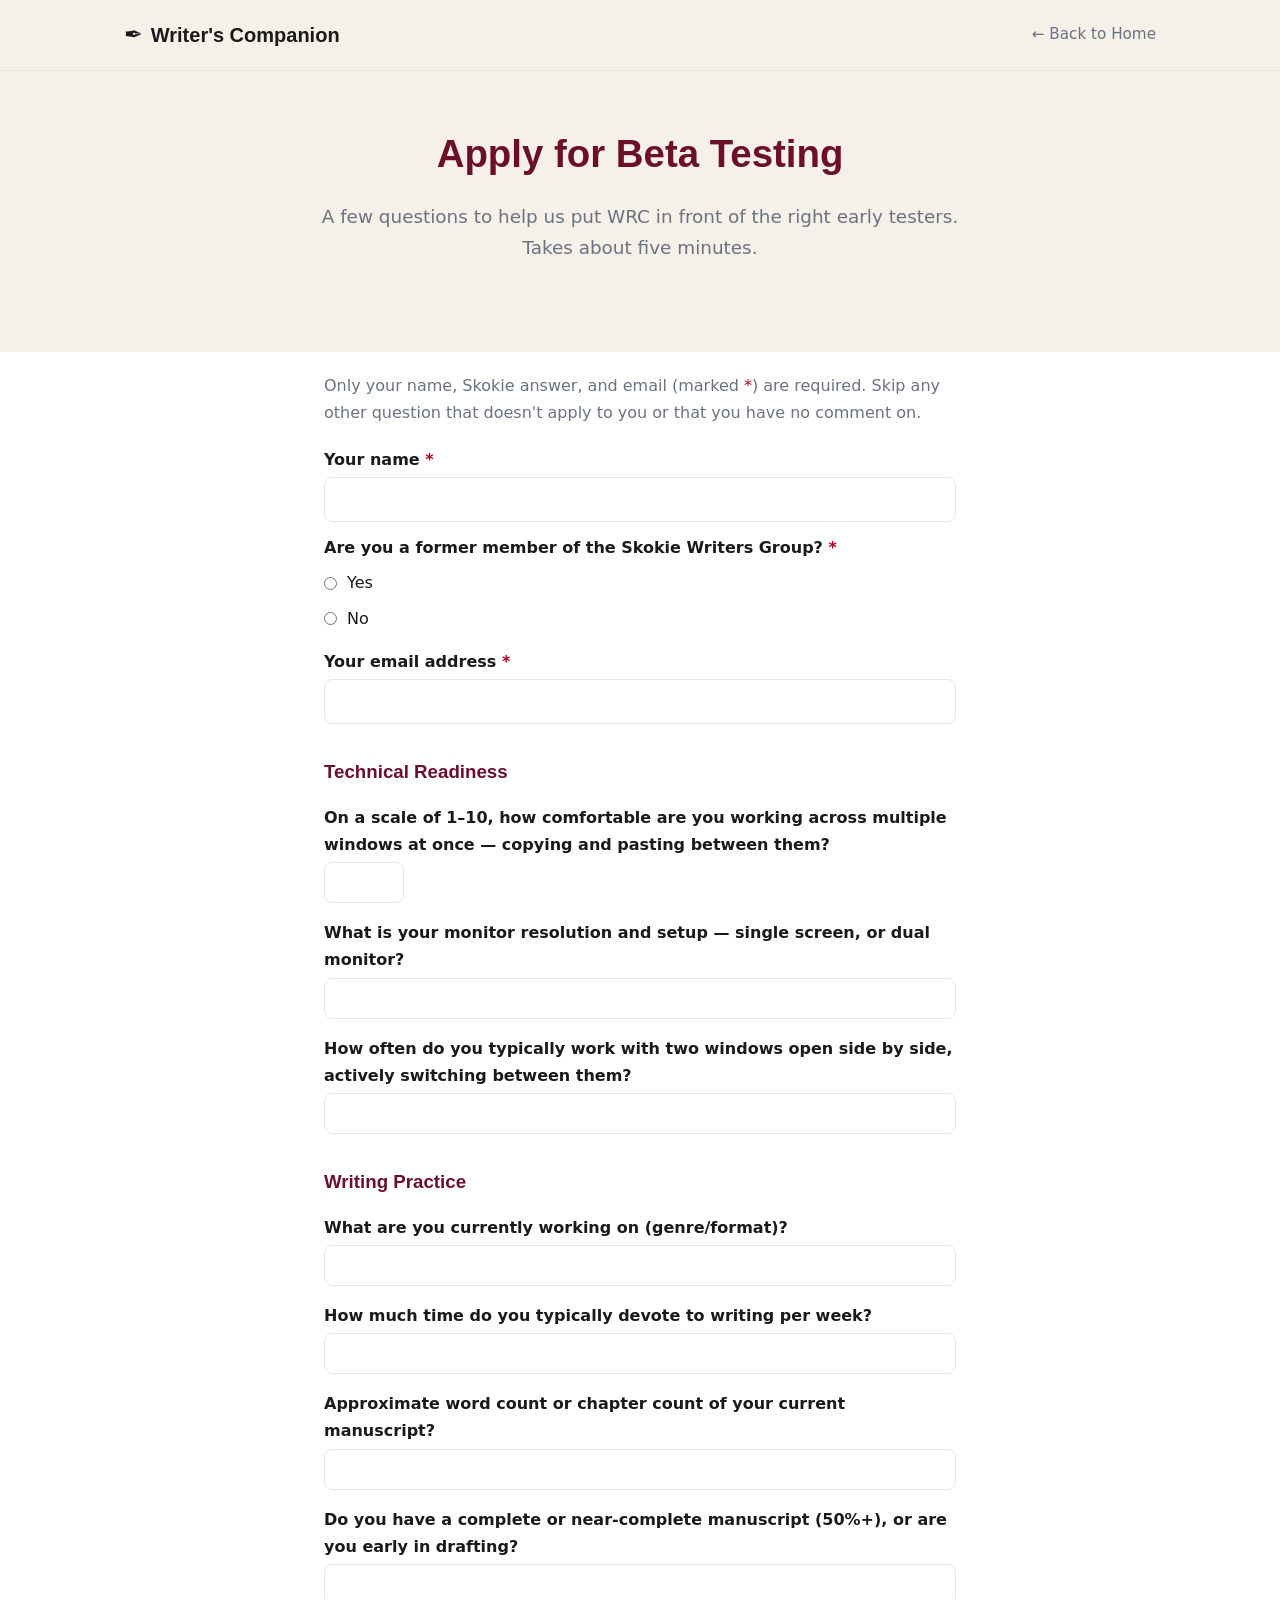
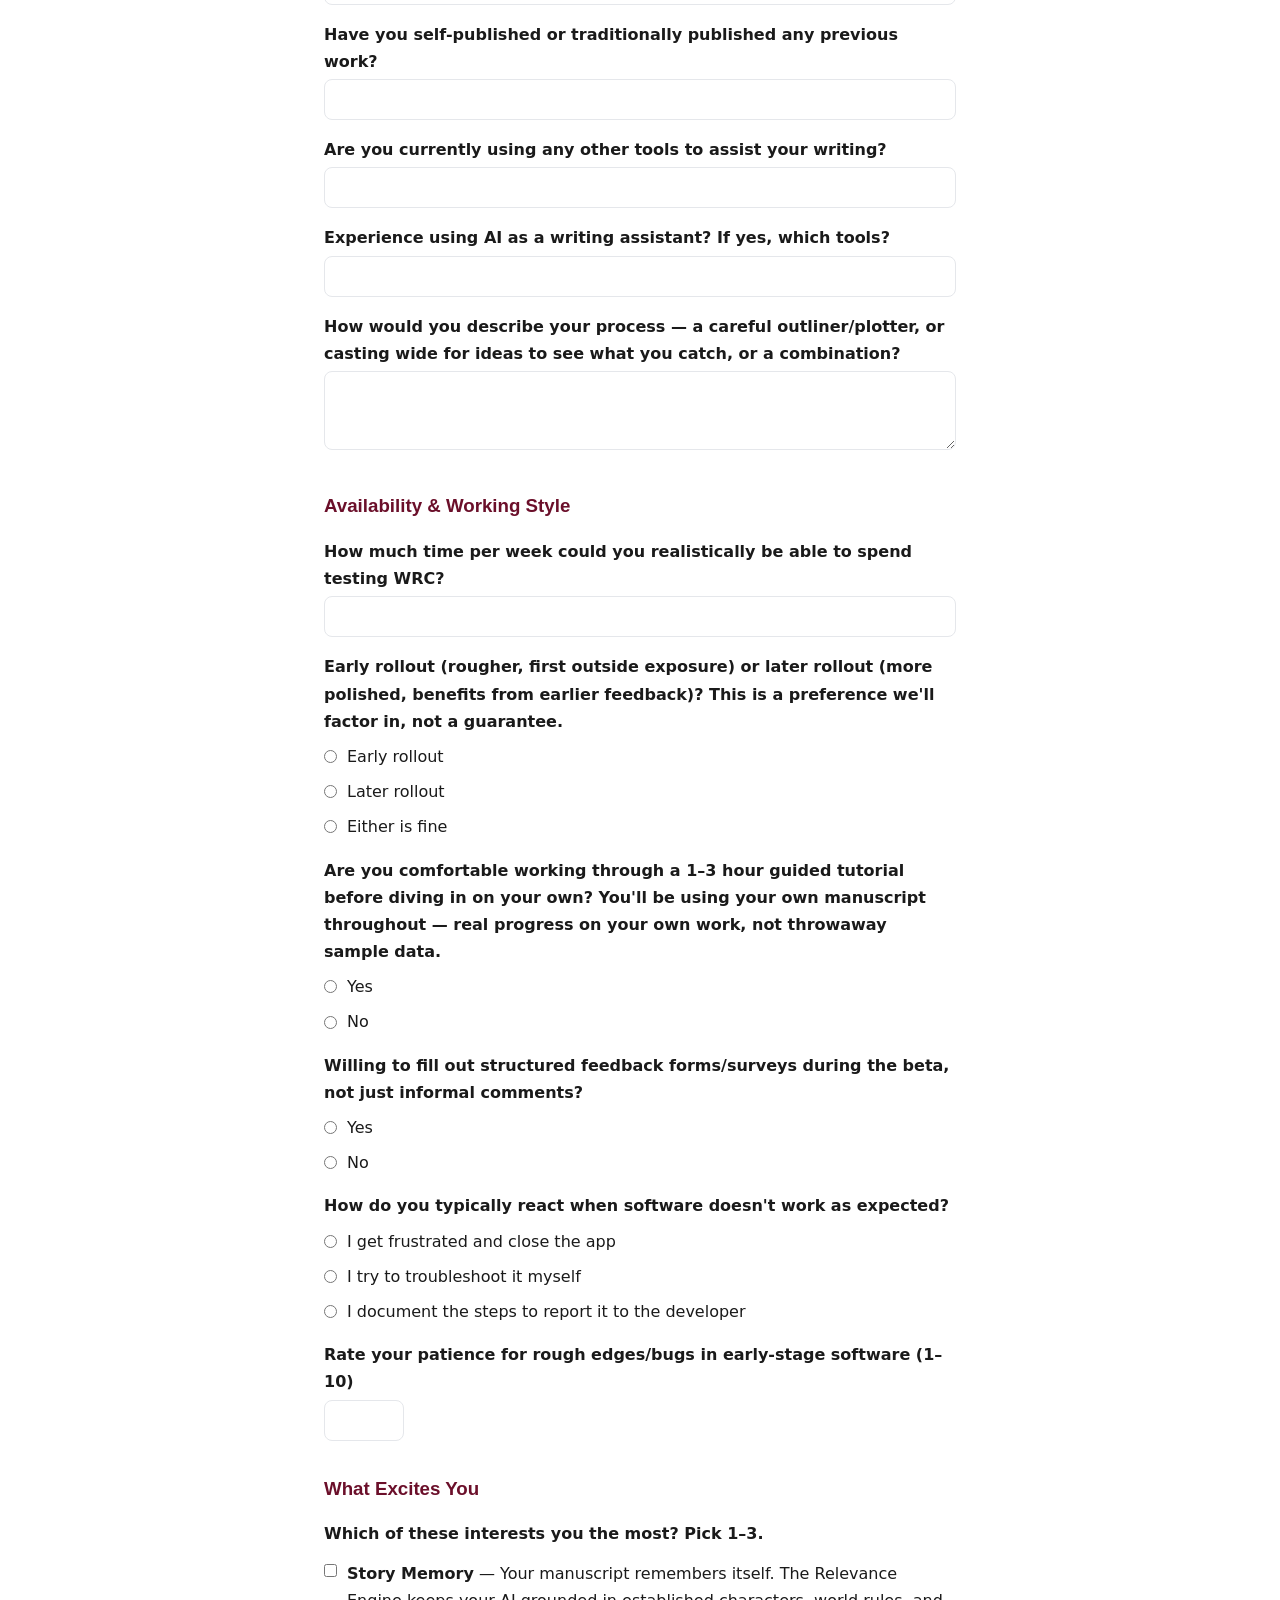
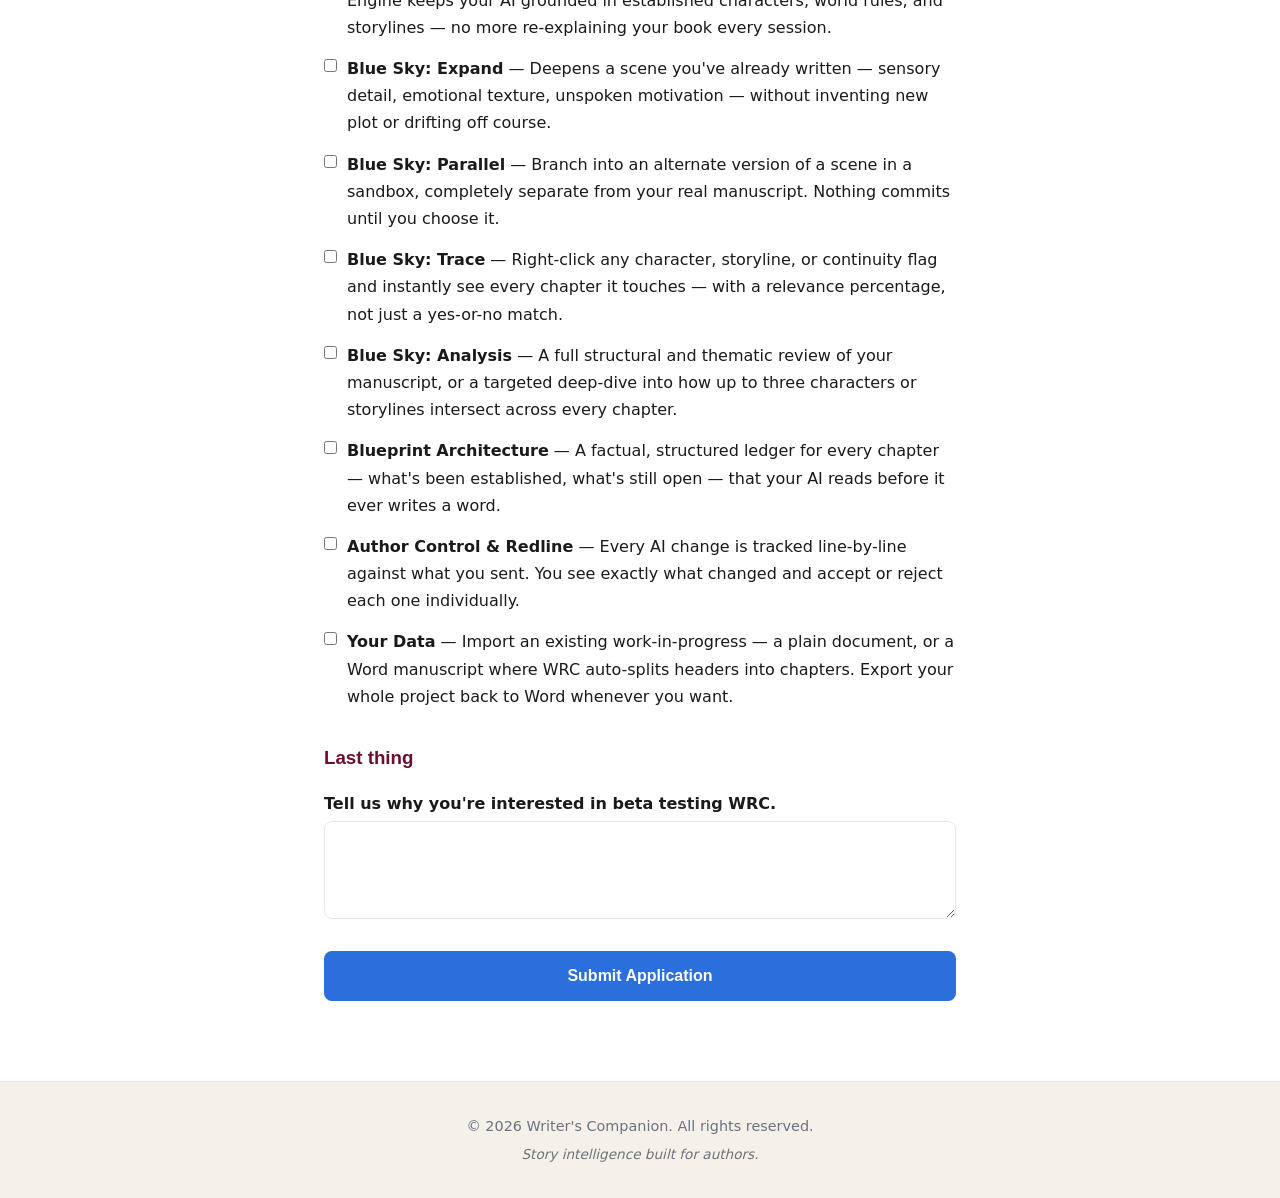
==== commit 0d1f6240: "Update beta.html" ====
--- a/beta.html
+++ b/beta.html
@@ -32,7 +32,7 @@
     </div>
   </header>
 
-  <section class="hero" style="padding: 60px 0 40px;">
+  <section id="page-hero" class="hero" style="padding: 60px 0 40px;">
     <div class="container">
       <h1 style="font-size: clamp(1.6rem, 4vw, 2.4rem);">Apply for Beta Testing</h1>
       <p class="hero-subtitle" style="max-width: 640px;">
@@ -44,23 +44,34 @@
   <section class="features" style="padding: 20px 0 80px;">
     <div class="container" style="max-width: 680px;">
 
-      <form id="beta-form" action="https://formspree.io/f/xvkoazvp" method="POST" autocomplete="off">
-
-        <input type="hidden" name="_subject" value="WRC Beta Application">
+      <!-- ============================================================
+           THANK-YOU PANEL (hidden until the application is sent)
+      ============================================================ -->
+      <div id="thanks" tabindex="-1" style="display:none; text-align:center; padding: 60px 0 20px; outline:none;">
+        <h2 style="font-family: var(--font-display); color: var(--color-burgundy); margin-bottom: 14px;">Thank you<span id="thanks-name"></span>!</h2>
+        <p style="max-width: 520px; margin: 0 auto 12px;">Your application has been received. We'll be in touch by email.</p>
+        <p style="max-width: 520px; margin: 0 auto 24px; color: var(--color-text-muted);">You'll be returned to the Writer's Companion home page in <span id="countdown">10</span> seconds.</p>
+        <a href="index.html" class="btn btn-primary">Return to Writer's Companion now</a>
+      </div>
+
+      <!-- ============================================================
+           PART 1: NAME / SKOKIE / EMAIL
+           These three live in their own small form on purpose. Password managers fill
+           one form at a time, so this keeps them away from every other question.
+           Both parts are sent together as ONE application when Submit is pressed.
+      ============================================================ -->
+      <form id="who-form" action="#" method="POST">
 
         <p class="form-note">Only your name, Skokie answer, and email (marked <span class="req">*</span>) are required. Skip any other question that doesn't apply to you or that you have no comment on.</p>
 
-        <!-- ============================================================
-             ABOUT YOU
-        ============================================================ -->
         <div class="field-wrap" data-field="applicant_name" style="margin-bottom: 12px;">
           <label style="display:block; font-weight:600; margin-bottom:4px;">Your name <span class="req">*</span></label>
-          <input type="text" name="applicant_name" required autocomplete="off" style="width:100%; padding:12px 14px; border:1px solid var(--color-border); border-radius:var(--radius); font-family:inherit; font-size:1rem;">
+          <input type="text" name="applicant_name" required autocomplete="name" style="width:100%; padding:12px 14px; border:1px solid var(--color-border); border-radius:var(--radius); font-family:inherit; font-size:1rem;">
           <p class="field-error" role="alert"></p>
         </div>
 
         <div class="field-wrap" data-field="skokie_member" style="margin-bottom: 16px;">
-          <p style="font-weight:600; margin-bottom:8px;">Are you a member of the Skokie Writers Group? <span class="req">*</span></p>
+          <p style="font-weight:600; margin-bottom:8px;">Are you a former member of the Skokie Writers Group? <span class="req">*</span></p>
           <div class="radio-group" role="radiogroup" style="display:flex; flex-direction:column; gap:8px;">
             <label style="display:flex; gap:10px; align-items:center; cursor:pointer;">
               <input type="radio" name="skokie_member" value="yes" required autocomplete="off"> <span>Yes</span>
@@ -74,9 +85,18 @@
 
         <div class="field-wrap" data-field="email" style="margin-bottom: 12px;">
           <label style="display:block; font-weight:600; margin-bottom:4px;">Your email address <span class="req">*</span></label>
-          <input type="email" name="email" required style="width:100%; padding:12px 14px; border:1px solid var(--color-border); border-radius:var(--radius); font-family:inherit; font-size:1rem;">
+          <input type="email" name="email" required autocomplete="email" style="width:100%; padding:12px 14px; border:1px solid var(--color-border); border-radius:var(--radius); font-family:inherit; font-size:1rem;">
           <p class="field-error" role="alert"></p>
         </div>
+
+      </form>
+
+      <!-- ============================================================
+           PART 2: EVERYTHING ELSE (all optional)
+      ============================================================ -->
+      <form id="beta-form" action="https://formspree.io/f/xvkoazvp" method="POST">
+
+        <input type="hidden" name="_subject" value="WRC Beta Application">
 
         <!-- ============================================================
              TECHNICAL READINESS
@@ -85,18 +105,18 @@
 
         <div class="field-wrap" data-field="multiwindow_comfort" style="margin-bottom: 16px;">
           <label style="display:block; font-weight:600; margin-bottom:4px;">On a scale of 1–10, how comfortable are you working across multiple windows at once — copying and pasting between them?</label>
-          <input type="number" name="multiwindow_comfort" min="1" max="10" autocomplete="off" style="width:80px; padding:10px; border:1px solid var(--color-border); border-radius:var(--radius); font-family:inherit; font-size:1rem;">
+          <input type="number" name="multiwindow_comfort" min="1" max="10" autocomplete="nope" style="width:80px; padding:10px; border:1px solid var(--color-border); border-radius:var(--radius); font-family:inherit; font-size:1rem;">
           <p class="field-error" role="alert"></p>
         </div>
 
         <div style="margin-bottom: 16px;">
           <label style="display:block; font-weight:600; margin-bottom:4px;">What is your monitor resolution and setup — single screen, or dual monitor?</label>
-          <input type="text" name="monitor_setup" autocomplete="off" style="width:100%; padding:10px 12px; border:1px solid var(--color-border); border-radius:var(--radius); font-family:inherit; font-size:1rem;">
+          <input type="text" name="monitor_setup" autocomplete="nope" style="width:100%; padding:10px 12px; border:1px solid var(--color-border); border-radius:var(--radius); font-family:inherit; font-size:1rem;">
         </div>
 
         <div style="margin-bottom: 16px;">
           <label style="display:block; font-weight:600; margin-bottom:4px;">How often do you typically work with two windows open side by side, actively switching between them?</label>
-          <input type="text" name="multiwindow_frequency" autocomplete="off" style="width:100%; padding:10px 12px; border:1px solid var(--color-border); border-radius:var(--radius); font-family:inherit; font-size:1rem;">
+          <input type="text" name="multiwindow_frequency" autocomplete="nope" style="width:100%; padding:10px 12px; border:1px solid var(--color-border); border-radius:var(--radius); font-family:inherit; font-size:1rem;">
         </div>
 
         <!-- ============================================================
@@ -106,42 +126,42 @@
 
         <div style="margin-bottom: 16px;">
           <label style="display:block; font-weight:600; margin-bottom:4px;">What are you currently working on (genre/format)?</label>
-          <input type="text" name="project_genre" autocomplete="off" style="width:100%; padding:10px 12px; border:1px solid var(--color-border); border-radius:var(--radius); font-family:inherit; font-size:1rem;">
+          <input type="text" name="project_genre" autocomplete="nope" style="width:100%; padding:10px 12px; border:1px solid var(--color-border); border-radius:var(--radius); font-family:inherit; font-size:1rem;">
         </div>
 
         <div style="margin-bottom: 16px;">
           <label style="display:block; font-weight:600; margin-bottom:4px;">How much time do you typically devote to writing per week?</label>
-          <input type="text" name="writing_time_weekly" autocomplete="off" style="width:100%; padding:10px 12px; border:1px solid var(--color-border); border-radius:var(--radius); font-family:inherit; font-size:1rem;">
+          <input type="text" name="writing_time_weekly" autocomplete="nope" style="width:100%; padding:10px 12px; border:1px solid var(--color-border); border-radius:var(--radius); font-family:inherit; font-size:1rem;">
         </div>
 
         <div style="margin-bottom: 16px;">
           <label style="display:block; font-weight:600; margin-bottom:4px;">Approximate word count or chapter count of your current manuscript?</label>
-          <input type="text" name="manuscript_size" autocomplete="off" style="width:100%; padding:10px 12px; border:1px solid var(--color-border); border-radius:var(--radius); font-family:inherit; font-size:1rem;">
+          <input type="text" name="manuscript_size" autocomplete="nope" style="width:100%; padding:10px 12px; border:1px solid var(--color-border); border-radius:var(--radius); font-family:inherit; font-size:1rem;">
         </div>
 
         <div style="margin-bottom: 16px;">
           <label style="display:block; font-weight:600; margin-bottom:4px;">Do you have a complete or near-complete manuscript (50%+), or are you early in drafting?</label>
-          <input type="text" name="manuscript_completeness" autocomplete="off" style="width:100%; padding:10px 12px; border:1px solid var(--color-border); border-radius:var(--radius); font-family:inherit; font-size:1rem;">
+          <input type="text" name="manuscript_completeness" autocomplete="nope" style="width:100%; padding:10px 12px; border:1px solid var(--color-border); border-radius:var(--radius); font-family:inherit; font-size:1rem;">
         </div>
 
         <div style="margin-bottom: 16px;">
           <label style="display:block; font-weight:600; margin-bottom:4px;">Have you self-published or traditionally published any previous work?</label>
-          <input type="text" name="publishing_history" autocomplete="off" style="width:100%; padding:10px 12px; border:1px solid var(--color-border); border-radius:var(--radius); font-family:inherit; font-size:1rem;">
+          <input type="text" name="publishing_history" autocomplete="nope" style="width:100%; padding:10px 12px; border:1px solid var(--color-border); border-radius:var(--radius); font-family:inherit; font-size:1rem;">
         </div>
 
         <div style="margin-bottom: 16px;">
           <label style="display:block; font-weight:600; margin-bottom:4px;">Are you currently using any other tools to assist your writing?</label>
-          <input type="text" name="writing_tools" autocomplete="off" style="width:100%; padding:10px 12px; border:1px solid var(--color-border); border-radius:var(--radius); font-family:inherit; font-size:1rem;">
+          <input type="text" name="writing_tools" autocomplete="nope" style="width:100%; padding:10px 12px; border:1px solid var(--color-border); border-radius:var(--radius); font-family:inherit; font-size:1rem;">
         </div>
 
         <div style="margin-bottom: 16px;">
           <label style="display:block; font-weight:600; margin-bottom:4px;">Experience using AI as a writing assistant? If yes, which tools?</label>
-          <input type="text" name="ai_experience" autocomplete="off" style="width:100%; padding:10px 12px; border:1px solid var(--color-border); border-radius:var(--radius); font-family:inherit; font-size:1rem;">
+          <input type="text" name="ai_experience" autocomplete="nope" style="width:100%; padding:10px 12px; border:1px solid var(--color-border); border-radius:var(--radius); font-family:inherit; font-size:1rem;">
         </div>
 
         <div style="margin-bottom: 16px;">
           <label style="display:block; font-weight:600; margin-bottom:4px;">How would you describe your process — a careful outliner/plotter, or casting wide for ideas to see what you catch, or a combination?</label>
-          <textarea name="writing_process" rows="3" autocomplete="off" style="width:100%; padding:10px 12px; border:1px solid var(--color-border); border-radius:var(--radius); font-family:inherit; font-size:1rem; resize:vertical;"></textarea>
+          <textarea name="writing_process" rows="3" autocomplete="nope" style="width:100%; padding:10px 12px; border:1px solid var(--color-border); border-radius:var(--radius); font-family:inherit; font-size:1rem; resize:vertical;"></textarea>
         </div>
 
         <!-- ============================================================
@@ -151,7 +171,7 @@
 
         <div style="margin-bottom: 16px;">
           <label style="display:block; font-weight:600; margin-bottom:4px;">How much time per week could you realistically be able to spend testing WRC?</label>
-          <input type="text" name="testing_time_weekly" autocomplete="off" style="width:100%; padding:10px 12px; border:1px solid var(--color-border); border-radius:var(--radius); font-family:inherit; font-size:1rem;">
+          <input type="text" name="testing_time_weekly" autocomplete="nope" style="width:100%; padding:10px 12px; border:1px solid var(--color-border); border-radius:var(--radius); font-family:inherit; font-size:1rem;">
         </div>
 
         <div style="margin-bottom: 16px;">
@@ -210,7 +230,7 @@
 
         <div class="field-wrap" data-field="patience_scale" style="margin-bottom: 16px;">
           <label style="display:block; font-weight:600; margin-bottom:4px;">Rate your patience for rough edges/bugs in early-stage software (1–10)</label>
-          <input type="number" name="patience_scale" min="1" max="10" autocomplete="off" style="width:80px; padding:10px; border:1px solid var(--color-border); border-radius:var(--radius); font-family:inherit; font-size:1rem;">
+          <input type="number" name="patience_scale" min="1" max="10" autocomplete="nope" style="width:80px; padding:10px; border:1px solid var(--color-border); border-radius:var(--radius); font-family:inherit; font-size:1rem;">
           <p class="field-error" role="alert"></p>
         </div>
 
@@ -263,12 +283,12 @@
         <h3 style="font-family: var(--font-display); color: var(--color-burgundy); margin: 32px 0 16px;">Last thing</h3>
         <div style="margin-bottom: 24px;">
           <label style="display:block; font-weight:600; margin-bottom:4px;">Tell us why you're interested in beta testing WRC.</label>
-          <textarea name="interest_reason" rows="4" autocomplete="off" style="width:100%; padding:10px 12px; border:1px solid var(--color-border); border-radius:var(--radius); font-family:inherit; font-size:1rem; resize:vertical;"></textarea>
+          <textarea name="interest_reason" rows="4" autocomplete="nope" style="width:100%; padding:10px 12px; border:1px solid var(--color-border); border-radius:var(--radius); font-family:inherit; font-size:1rem; resize:vertical;"></textarea>
         </div>
 
         <p id="form-summary" class="field-error" role="alert" style="margin: 0 0 12px;"></p>
 
-        <button type="submit" class="btn btn-primary" style="width:100%;">Submit Application</button>
+        <button id="submit-btn" type="submit" class="btn btn-primary" style="width:100%;">Submit Application</button>
 
       </form>
 
@@ -284,15 +304,200 @@
 
   <script>
     (function () {
+      var whoForm = document.getElementById('who-form');
       var form = document.getElementById('beta-form');
-      if (!form) return;
-
-      // Take over validation so errors are shown next to each field and stay until fixed.
+      if (!whoForm || !form) return;
+
+      // We handle validation and sending ourselves, so errors appear beside each field
+      // and the visitor never leaves this page for a Formspree screen.
+      whoForm.setAttribute('novalidate', '');
       form.setAttribute('novalidate', '');
 
       var summary = document.getElementById('form-summary');
-
-      // Order here is the order of the page, so the first problem found is the highest on the page.
+      var button = document.getElementById('submit-btn');
+      var hero = document.getElementById('page-hero');
+      var thanks = document.getElementById('thanks');
+      var HOME_URL = 'index.html';
+
+      function now() { return Date.now(); }
+      function trusted(event) { return event.isTrusted; }
+      function allFields() {
+        return Array.prototype.slice.call(whoForm.elements).concat(Array.prototype.slice.call(form.elements));
+      }
+      function fieldNamed(name) { return whoForm.elements[name] || form.elements[name]; }
+      function resetBoth() { whoForm.reset(); form.reset(); }
+
+      // Ask password managers and autofill helpers to leave the optional boxes alone.
+      allFields().forEach(function (el) {
+        if (el.type === 'hidden' || el.type === 'submit') return;
+        el.setAttribute('data-lpignore', 'true');
+        el.setAttribute('data-1p-ignore', 'true');
+        el.setAttribute('data-bwignore', 'true');
+        el.setAttribute('data-form-type', 'other');
+      });
+
+      // -------------------------------------------------------------------------------------
+      // GUARD 1: the optional boxes keep only what the visitor really typed, dictated, or pasted.
+      // A real entry is an input event the browser itself generated (a "trusted" event) while the
+      // cursor is in that very box. A fill by an extension fails that test, so the box is put back
+      // to what the visitor entered (empty, if nothing). The same check runs just before sending.
+      // -------------------------------------------------------------------------------------
+      var enteredByVisitor = {};
+
+      function isGuarded(el) {
+        if (!el.name || el.form !== form) return false;
+        return el.type === 'text' || el.type === 'number' || el.type === 'textarea';
+      }
+
+      function isAutofilled(el) {
+        var selectors = [':-webkit-autofill', ':autofill'];
+        for (var i = 0; i < selectors.length; i++) {
+          try { if (el.matches(selectors[i])) return true; } catch (e) { /* not supported by this browser */ }
+        }
+        return false;
+      }
+
+      form.addEventListener('input', function (event) {
+        var el = event.target;
+        if (!isGuarded(el)) return;
+        if (trusted(event) && document.activeElement === el && !isAutofilled(el)) {
+          enteredByVisitor[el.name] = el.value;
+        }
+      });
+
+      function restoreGuarded() {
+        Array.prototype.forEach.call(form.elements, function (el) {
+          if (!isGuarded(el)) return;
+          var want = Object.prototype.hasOwnProperty.call(enteredByVisitor, el.name) ? enteredByVisitor[el.name] : '';
+          if (el.value !== want) el.value = want;
+        });
+      }
+
+      // -------------------------------------------------------------------------------------
+      // GUARD 2: keep the screen and the cursor where the visitor put them.
+      // When a password manager fills the form it can move the cursor to the last box it filled
+      // and scroll the page down to it. If that happens without the visitor doing anything, put
+      // the cursor and the scroll position back where they were.
+      // -------------------------------------------------------------------------------------
+      var NAV_KEYS = ['Tab', 'PageUp', 'PageDown', 'Home', 'End', 'ArrowUp', 'ArrowDown', ' '];
+      var lastGestureAt = 0;   // last time the visitor clicked, touched, scrolled, or tabbed
+      var fillUntil = 0;       // while now() < fillUntil, a fill of name/email is in progress
+      var holdUntil = 0;       // while now() < holdUntil, sudden scroll jumps are undone
+      var ownFocus = false;    // true while this page moves the cursor itself
+      var typed = { applicant_name: '', email: '' };
+      var anchor = { x: window.pageXOffset || 0, y: window.pageYOffset || 0, el: null };
+
+      ['pointerdown', 'mousedown', 'touchstart', 'wheel'].forEach(function (type) {
+        document.addEventListener(type, function (event) {
+          if (trusted(event)) lastGestureAt = now();
+        }, { capture: true, passive: true });
+      });
+      document.addEventListener('keydown', function (event) {
+        if (trusted(event) && NAV_KEYS.indexOf(event.key) !== -1) lastGestureAt = now();
+      }, true);
+
+      function visitorActedRecently() { return now() - lastGestureAt < 700; }
+
+      // Has the name or email box changed by anything other than the visitor typing in it?
+      function noteFill() {
+        var changed = false;
+        Object.keys(typed).forEach(function (name) {
+          var el = whoForm.elements[name];
+          if (el && el.value !== typed[name]) { typed[name] = el.value; changed = true; }
+        });
+        if (changed) fillUntil = now() + 2500;
+      }
+
+      whoForm.addEventListener('input', function (event) {
+        var el = event.target;
+        if (Object.prototype.hasOwnProperty.call(typed, el.name) && trusted(event) && document.activeElement === el) {
+          typed[el.name] = el.value;
+        }
+        noteFill();
+      });
+      whoForm.addEventListener('change', noteFill);
+
+      function jumpBack() {
+        var root = document.documentElement;
+        var previous = root.style.scrollBehavior;
+        root.style.scrollBehavior = 'auto';   // no sliding, even if the site CSS asks for smooth scrolling
+        window.scrollTo(anchor.x, anchor.y);
+        root.style.scrollBehavior = previous;
+      }
+
+      function stopStrayFocus(el) {
+        holdUntil = now() + 1500;
+        ownFocus = true;
+        try {
+          if (anchor.el && anchor.el !== el && document.contains(anchor.el)) {
+            anchor.el.focus({ preventScroll: true });
+          } else {
+            el.blur();
+          }
+        } finally {
+          ownFocus = false;
+        }
+        jumpBack();
+        [0, 30, 100, 300, 800].forEach(function (ms) { setTimeout(jumpBack, ms); });
+      }
+
+      function onFocusIn(event) {
+        if (ownFocus) return;
+        var el = event.target;
+        noteFill();
+        if (isGuarded(el) && !visitorActedRecently() && now() < fillUntil) {
+          stopStrayFocus(el);
+          return;
+        }
+        anchor.el = el;
+      }
+      whoForm.addEventListener('focusin', onFocusIn);
+      form.addEventListener('focusin', onFocusIn);
+
+      window.addEventListener('scroll', function () {
+        var t = now();
+        var visitorDriven = visitorActedRecently();
+        if (!visitorDriven && (t < holdUntil || t < fillUntil)) {
+          jumpBack();
+          return;
+        }
+        anchor.x = window.pageXOffset;
+        anchor.y = window.pageYOffset;
+        if (visitorDriven) holdUntil = 0;
+      }, { passive: true });
+
+      // Check after any activity on the forms, and keep watching quietly in the background.
+      [whoForm, form].forEach(function (f) {
+        ['input', 'change', 'focusin', 'focusout'].forEach(function (type) {
+          f.addEventListener(type, function () {
+            setTimeout(restoreGuarded, 0);
+            setTimeout(restoreGuarded, 150);
+            setTimeout(restoreGuarded, 600);
+          });
+        });
+      });
+      setInterval(function () { restoreGuarded(); noteFill(); }, 400);
+
+      // Start empty every time the page is shown. If the visitor comes back with the Back
+      // button, load a fresh copy so nothing from an earlier visit is left behind.
+      // (If someone has already started typing on a slow connection, their work is left alone.)
+      var visitorStarted = false;
+      function markStarted() { visitorStarted = true; }
+      whoForm.addEventListener('focusin', markStarted);
+      form.addEventListener('focusin', markStarted);
+
+      window.addEventListener('pageshow', function (event) {
+        if (event.persisted) { window.location.reload(); return; }
+        if (!visitorStarted) {
+          resetBoth();
+          enteredByVisitor = {};
+          typed = { applicant_name: '', email: '' };
+        }
+      });
+
+      // -------------------------------------------------------------------------------------
+      // Validation: order here is the order of the page, so the first problem found is the highest.
+      // -------------------------------------------------------------------------------------
       var rules = [
         { name: 'applicant_name',      kind: 'text',   required: true,  msg: 'Please enter your name.' },
         { name: 'skokie_member',       kind: 'radio',  required: true,  msg: 'Please choose Yes or No.' },
@@ -302,11 +507,11 @@
       ];
 
       function wrapperFor(name) {
-        return form.querySelector('[data-field="' + name + '"]');
+        return document.querySelector('[data-field="' + name + '"]');
       }
 
       function isValid(rule) {
-        var field = form.elements[rule.name];
+        var field = fieldNamed(rule.name);
         var value = String(field.value || '').trim();
         if (rule.kind === 'radio') return value !== '';
         if (value === '') return !rule.required;
@@ -325,10 +530,73 @@
       }
 
       function refreshSummary() {
-        if (!form.querySelector('.has-error')) summary.textContent = '';
-      }
-
-      form.addEventListener('submit', function (event) {
+        if (!document.querySelector('.has-error')) summary.textContent = '';
+      }
+
+      // -------------------------------------------------------------------------------------
+      // Sending
+      // -------------------------------------------------------------------------------------
+      function showThanks(fullName) {
+        resetBoth();
+        enteredByVisitor = {};
+        typed = { applicant_name: '', email: '' };
+        whoForm.style.display = 'none';
+        form.style.display = 'none';
+        if (hero) hero.style.display = 'none';
+
+        var first = String(fullName || '').trim().split(/\s+/)[0];
+        document.getElementById('thanks-name').textContent = first ? ', ' + first : '';
+        thanks.style.display = 'block';
+        window.scrollTo(0, 0);
+        thanks.focus({ preventScroll: true });
+
+        var left = 10;
+        var counter = document.getElementById('countdown');
+        var timer = setInterval(function () {
+          left -= 1;
+          counter.textContent = String(left);
+          if (left <= 0) {
+            clearInterval(timer);
+            window.location.href = HOME_URL;
+          }
+        }, 1000);
+      }
+
+      var sending = false;
+
+      function send() {
+        if (sending) return;
+        sending = true;
+        button.disabled = true;
+        button.textContent = 'Sending…';
+        var applicantName = whoForm.elements.applicant_name.value;
+
+        // Both parts go together as one application.
+        var data = new FormData(whoForm);
+        new FormData(form).forEach(function (value, key) { data.append(key, value); });
+
+        fetch(form.action, {
+          method: 'POST',
+          body: data,
+          headers: { 'Accept': 'application/json' }
+        })
+          .then(function (response) {
+            if (!response.ok) throw new Error('Send failed: ' + response.status);
+            showThanks(applicantName);
+          })
+          .catch(function () {
+            sending = false;
+            button.disabled = false;
+            button.textContent = 'Submit Application';
+            summary.textContent = "We couldn't send your application just now. Please check your connection and try again in a moment.";
+          });
+      }
+
+      function handleSubmit() {
+        restoreGuarded();
+        fillUntil = 0;
+        holdUntil = 0;
+
         var firstBad = null;
         rules.forEach(function (rule) {
           var ok = isValid(rule);
@@ -337,14 +605,21 @@
         });
 
         if (firstBad) {
-          event.preventDefault();
           summary.textContent = 'Please fix the highlighted question(s) above, then submit again.';
           wrapperFor(firstBad.name).scrollIntoView({ behavior: 'smooth', block: 'center' });
-          form.querySelector('[name="' + firstBad.name + '"]').focus({ preventScroll: true });
-        } else {
-          summary.textContent = '';
-        }
-      });
+          var target = document.querySelector('[name="' + firstBad.name + '"]');
+          ownFocus = true;
+          try { target.focus({ preventScroll: true }); } finally { ownFocus = false; }
+          anchor.el = target;
+          return;
+        }
+
+        summary.textContent = '';
+        send();
+      }
+
+      form.addEventListener('submit', function (event) { event.preventDefault(); handleSubmit(); });
+      whoForm.addEventListener('submit', function (event) { event.preventDefault(); });
 
       // Clear a field's highlight as soon as it is corrected; leave it highlighted until then.
       rules.forEach(function (rule) {
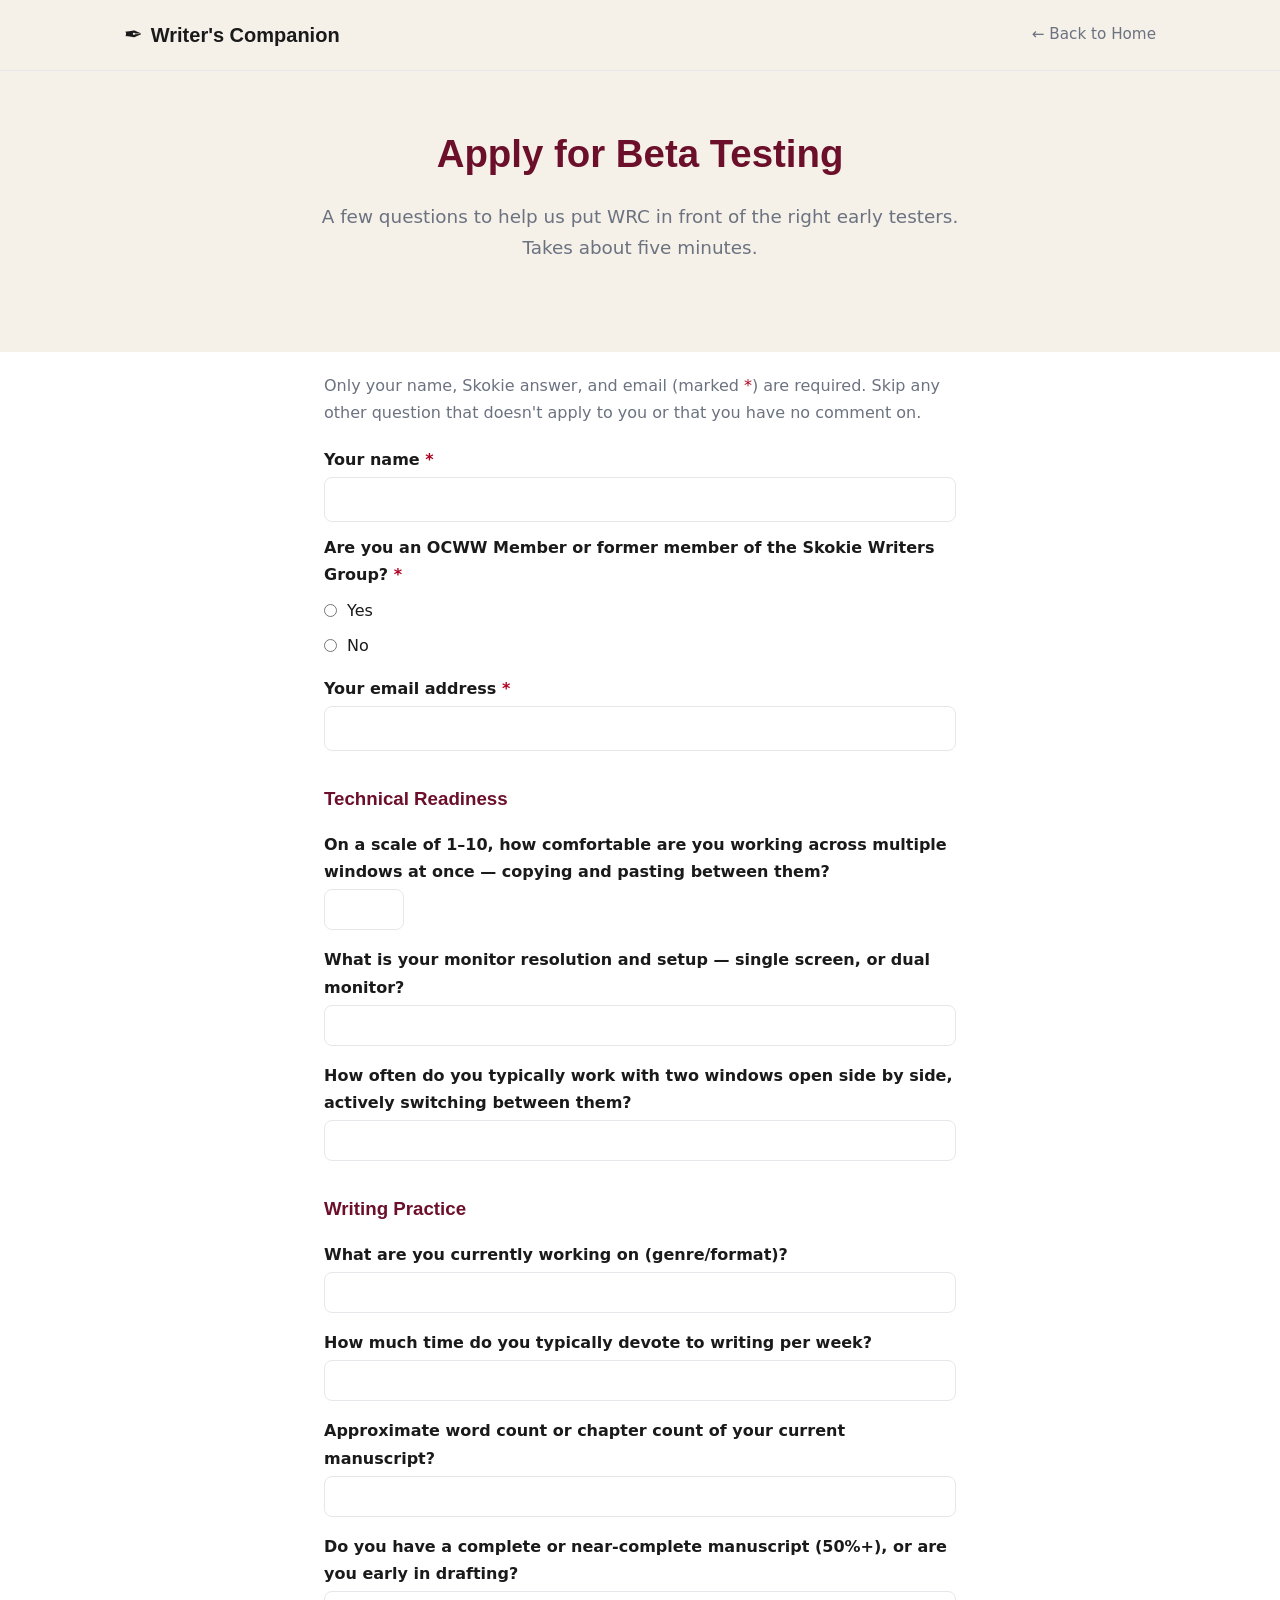
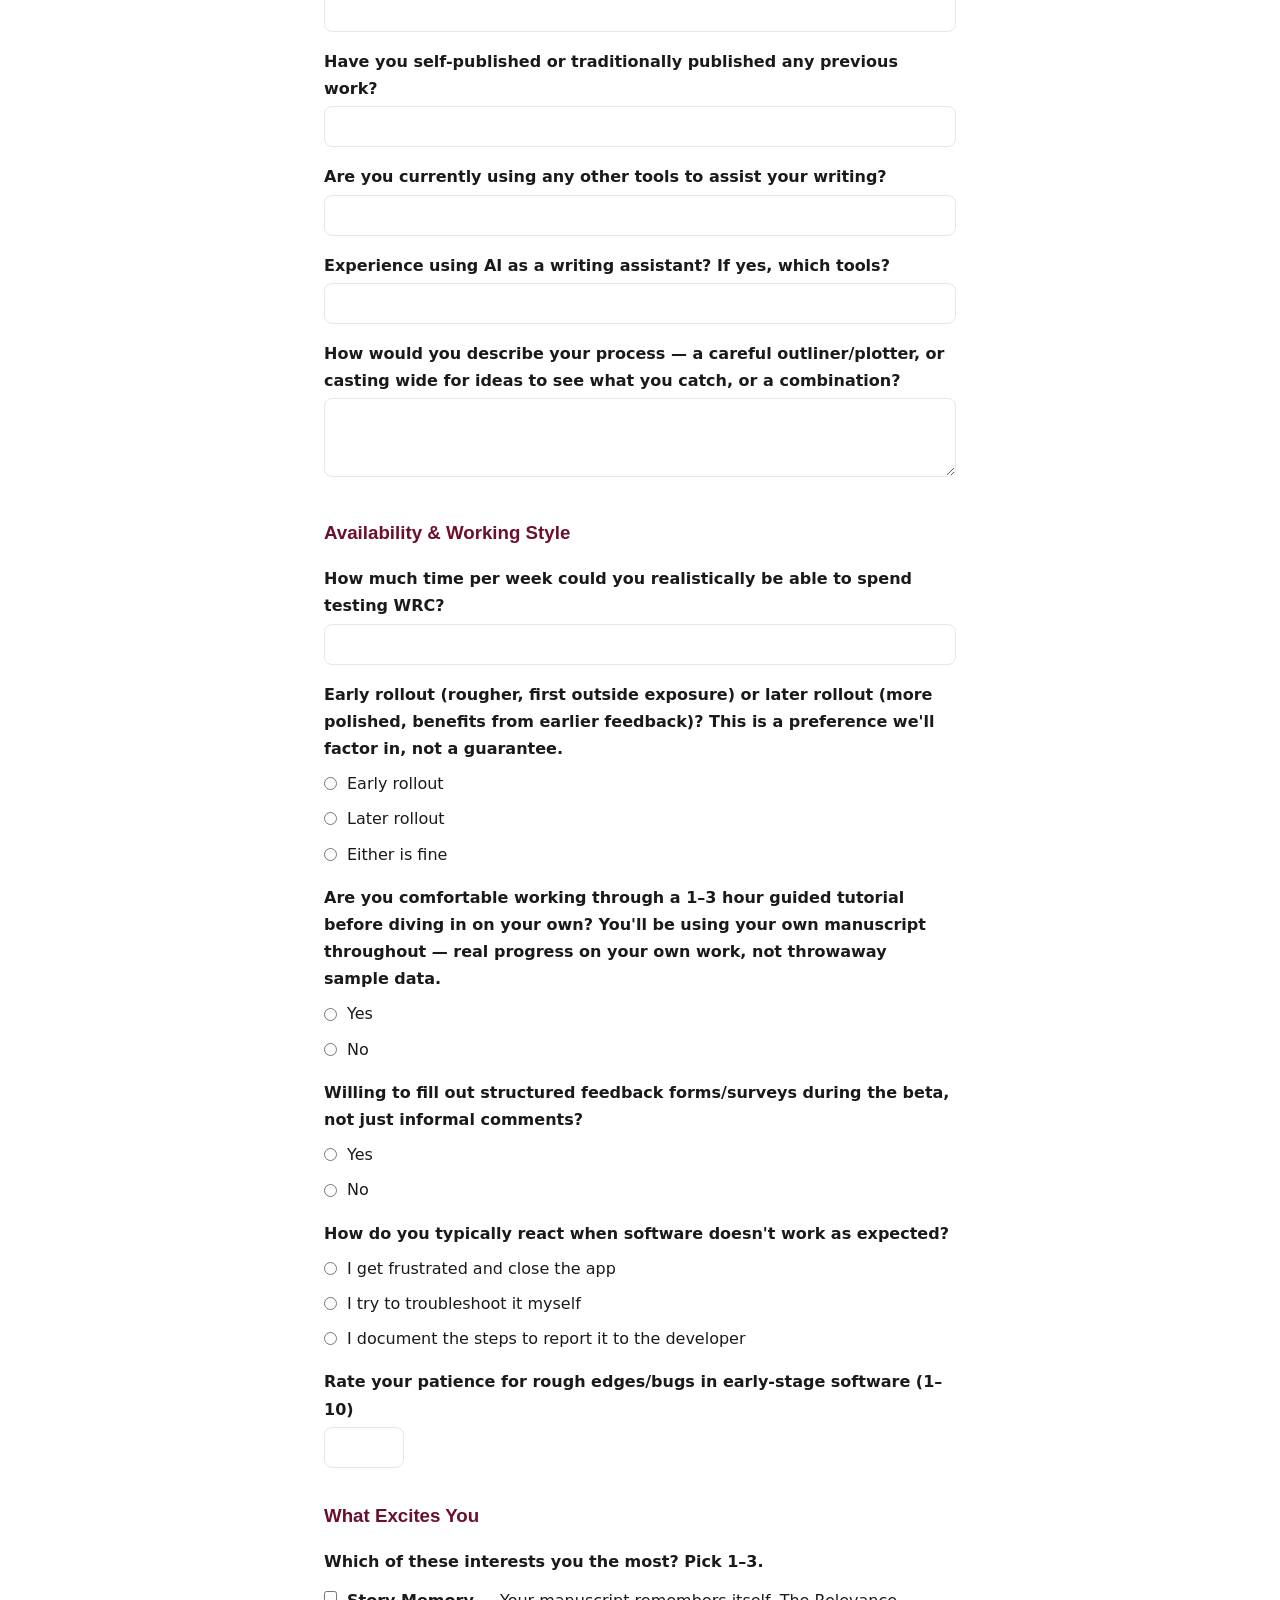
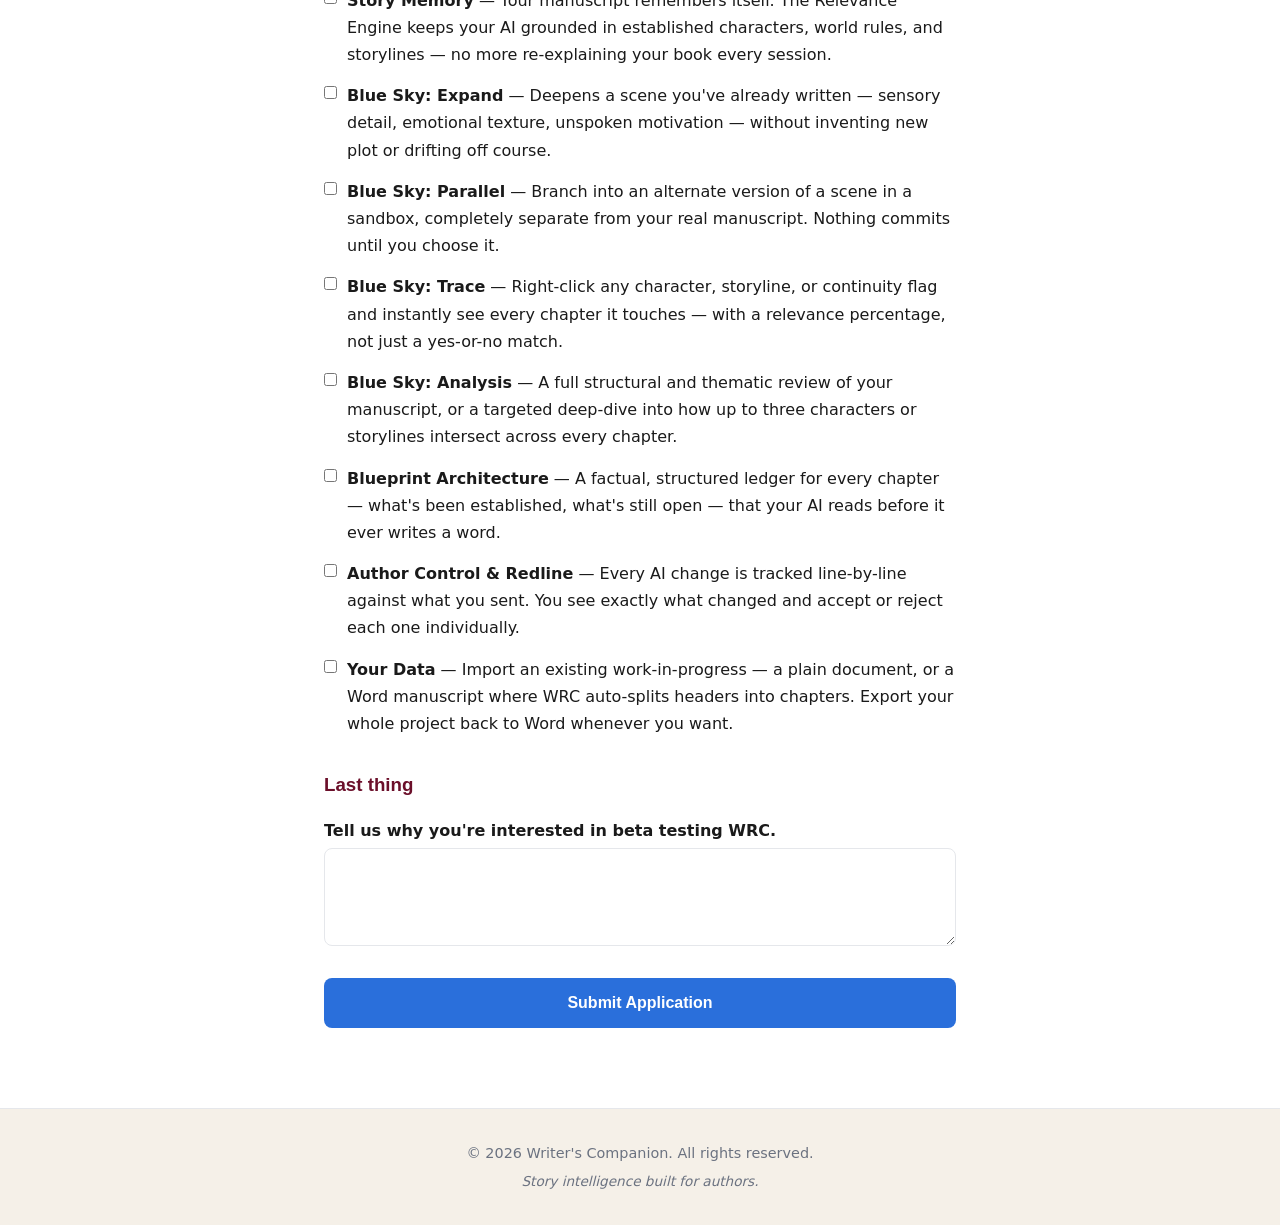
==== commit 099974bd: "Update beta.html" ====
--- a/beta.html
+++ b/beta.html
@@ -71,7 +71,7 @@
         </div>
 
         <div class="field-wrap" data-field="skokie_member" style="margin-bottom: 16px;">
-          <p style="font-weight:600; margin-bottom:8px;">Are you a former member of the Skokie Writers Group? <span class="req">*</span></p>
+          <p style="font-weight:600; margin-bottom:8px;">Are you an OCWW Member or former member of the Skokie Writers Group? <span class="req">*</span></p>
           <div class="radio-group" role="radiogroup" style="display:flex; flex-direction:column; gap:8px;">
             <label style="display:flex; gap:10px; align-items:center; cursor:pointer;">
               <input type="radio" name="skokie_member" value="yes" required autocomplete="off"> <span>Yes</span>
